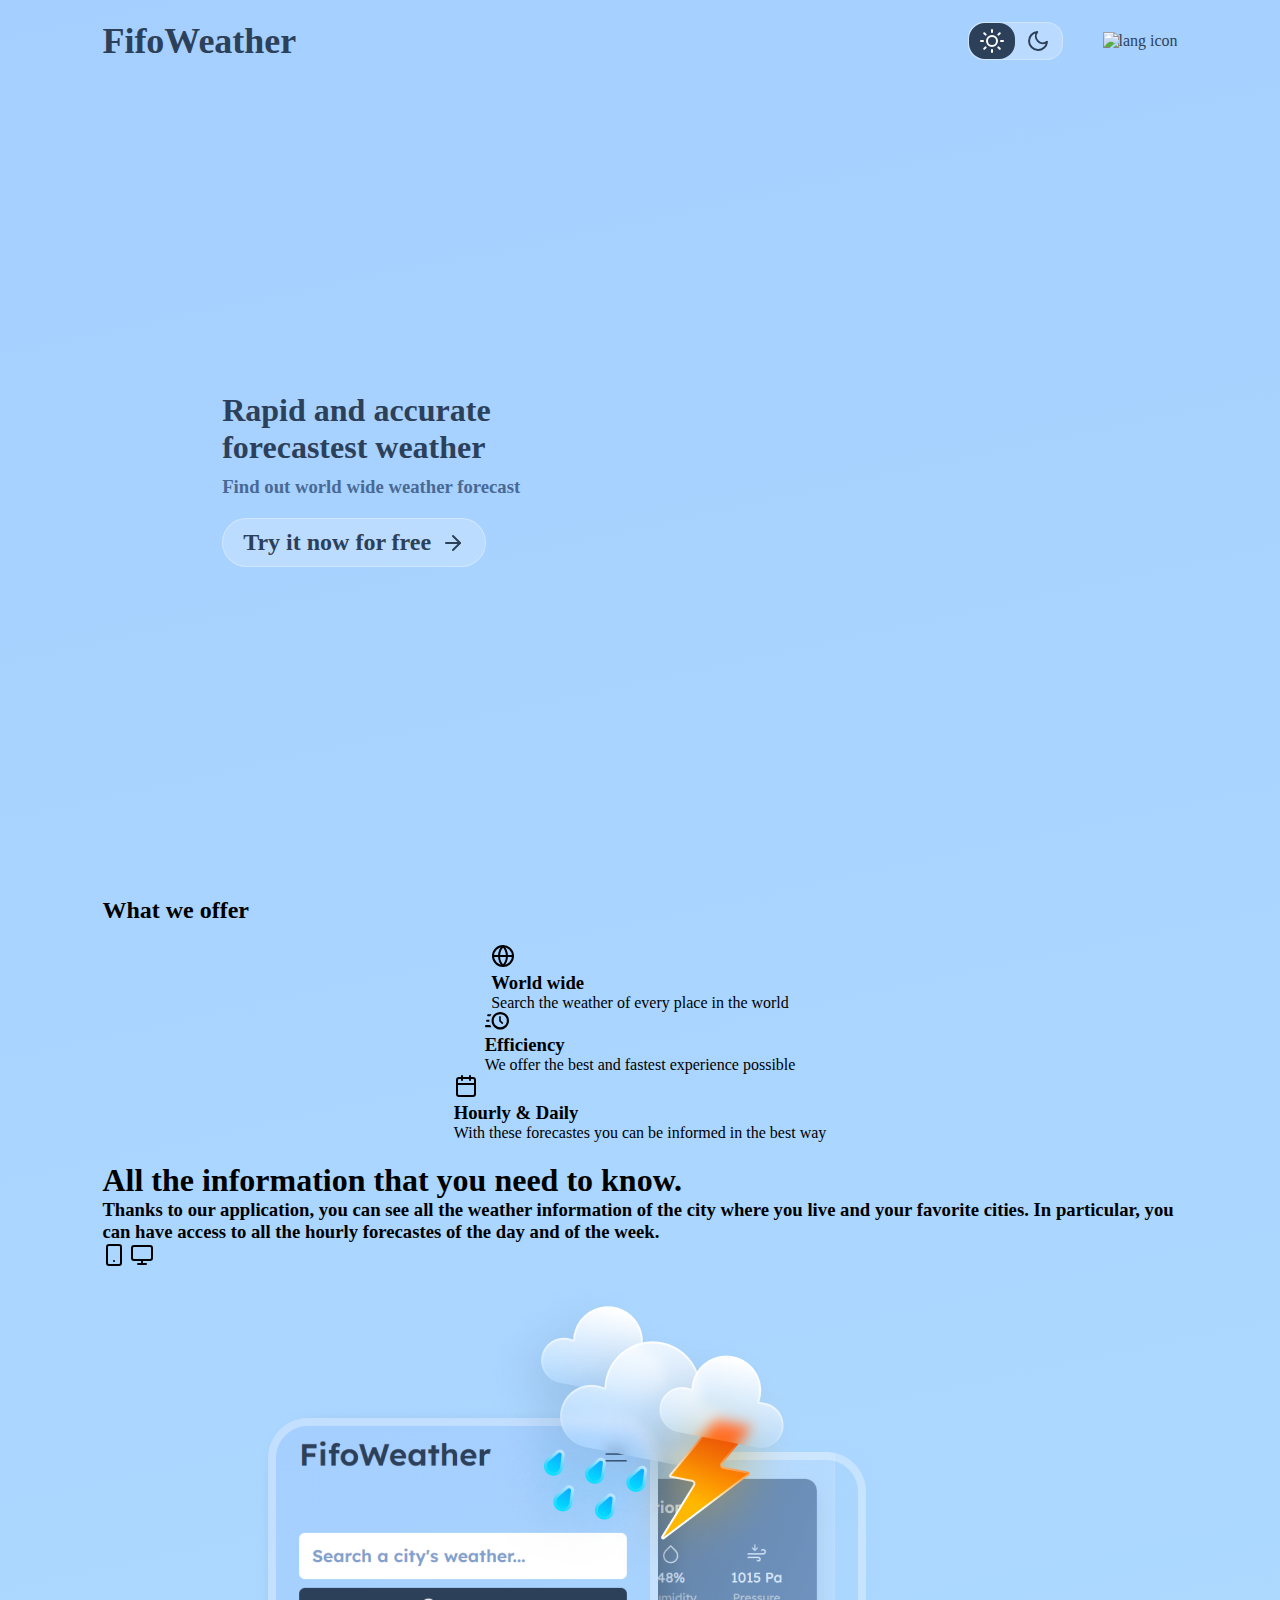
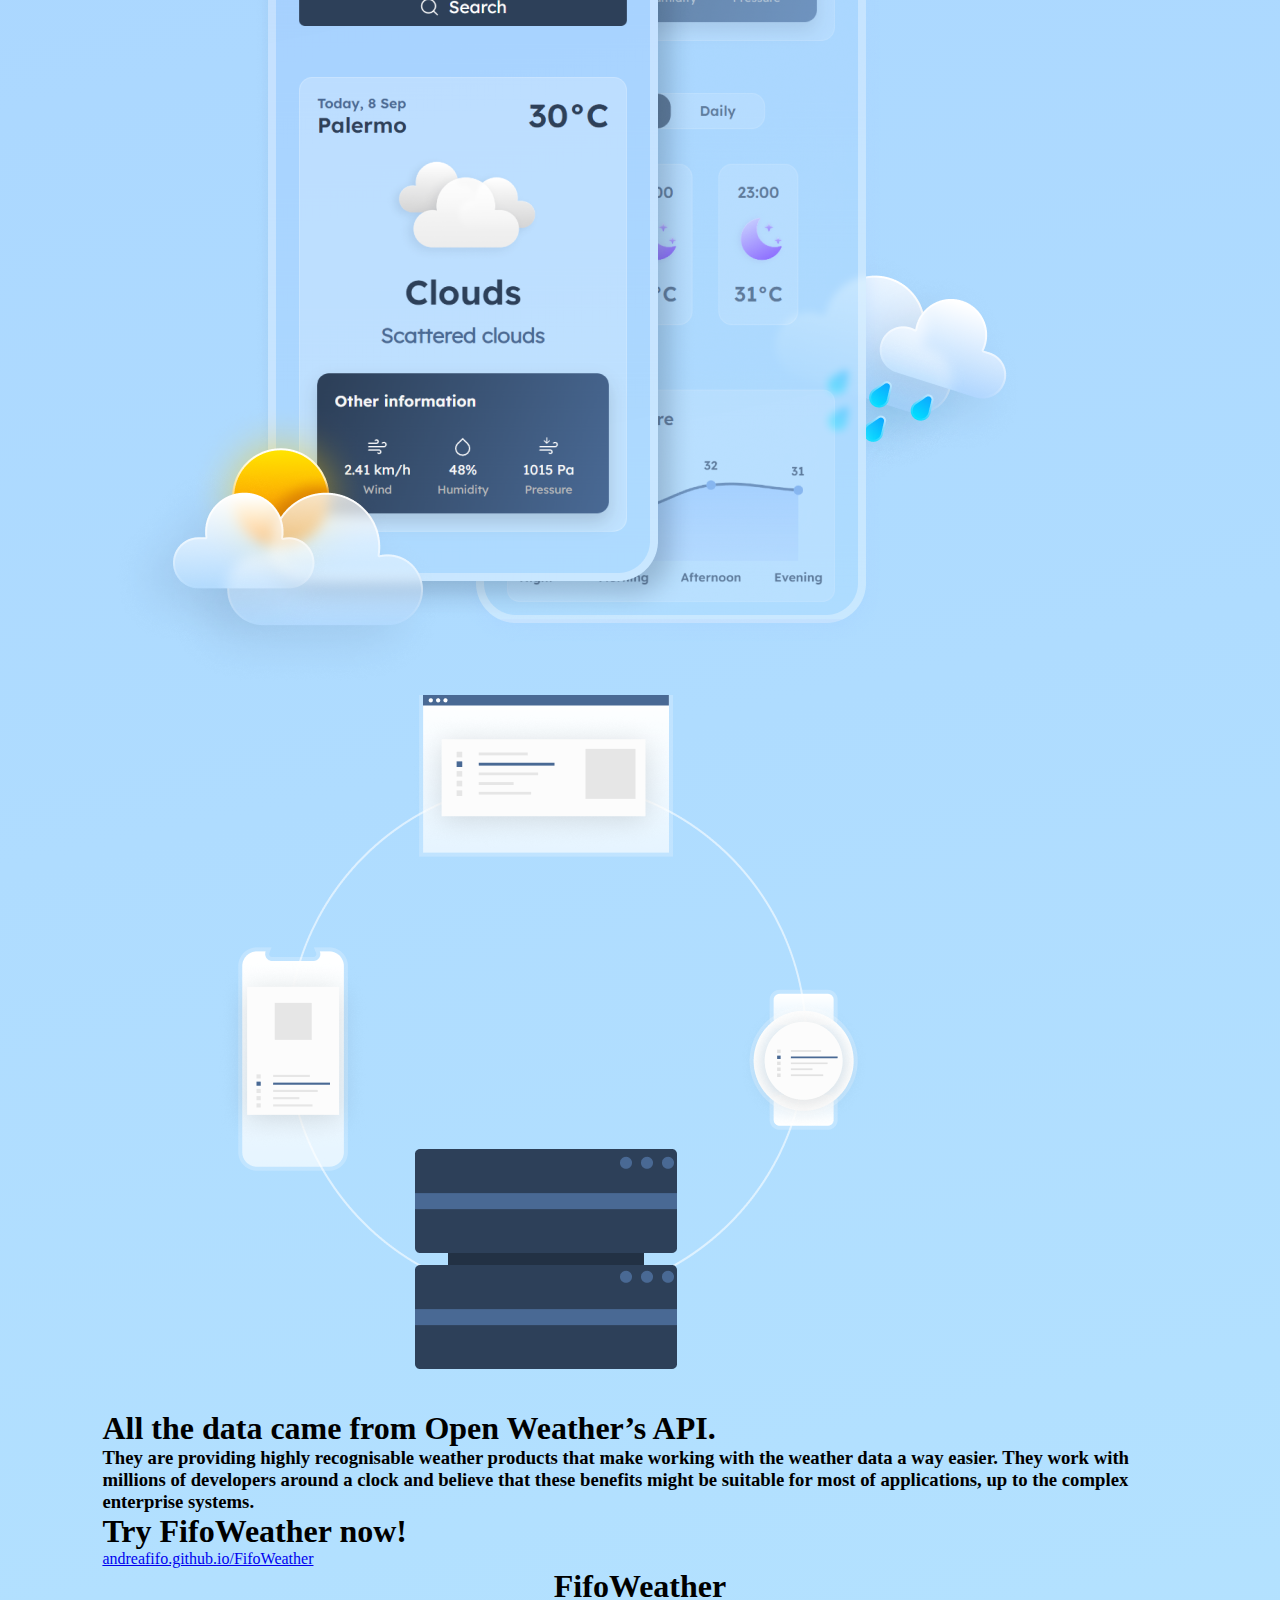
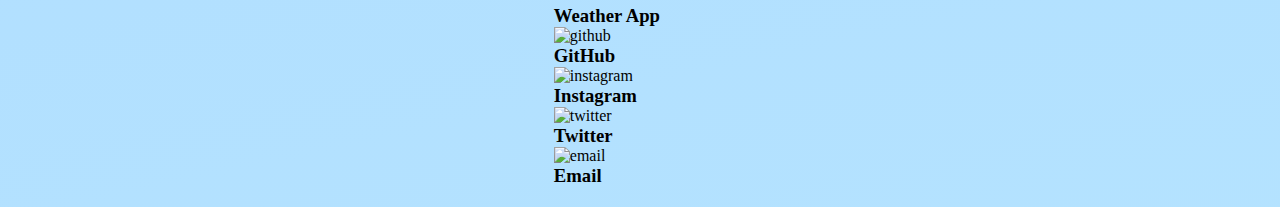
==== landing-page.html @ 2c9101de "fixed theme problem" ====
<!DOCTYPE html>
<html lang="en">
    <head>
        <meta charset="UTF-8">
        <meta http-equiv="X-UA-Compatible" content="IE=edge">
        <meta name="viewport" content="width=device-width, initial-scale=1.0">
        <link rel="stylesheet" href="./css/theme/light.css" id="theme">
        <link rel="stylesheet" href="./css/general-style.css">
        <link rel="stylesheet" href="./css/landing-page.css">
        <link rel="stylesheet" href="https://cdnjs.cloudflare.com/ajax/libs/animate.css/4.1.1/animate.min.css"/>
        <title>FifoWeather Landing Page</title>
    </head>
    <body>
        <div class="wrapper">
            <header>
                <h1>FifoWeather</h1>
                
                <div class="hamburger">
                    <div class="line"></div>
                </div>
    
                <div class="right">
                    <div class="btn-slider">
                        <div class="btn selected light">
                            <img src="./assets/img/icons/light-theme.svg" alt="dark theme" class="theme-icon" id="drk-theme-icon">
                        </div>
                        <div class="btn">
                            <img src="./assets/img/icons/dark-theme.svg" alt="dark theme" class="theme-icon" id="lgt-theme-icon">
                        </div>
                        
                        <div class="selected-btn"></div>
                    </div>
    
                    <div class="lang">
                        <img src="./assets/img/icons/language.png" alt="lang icon" class="lang-icon">
                        <ul>
                            <li class="selected" value="en">
                                <img src="./assets/img/icons/uk.png" alt="english">
                                <p>English</p>
                            </li>
                            <li value="it">
                                <img src="./assets/img/icons/italy.png" alt="italian">
                                <p>Italian</p>
                            </li>
                            <li value="es">
                                <img src="./assets/img/icons/spain.png" alt="spanish">
                                <p>Spanish</p>
                            </li>
                        </ul>
                    </div>
                </div>
            </header>
    
            <main>
                <div class="text">
                    <h1>
                        Rapid and accurate <br>
                        forecastest weather
                    </h1>
                    <h3>Find out world wide weather forecast</h3>
    
                    <a href="./index.html" class="try-it">
                        <h2>Try it now for free</h2>
                        <img src="./assets/img/icons/arrow-right.svg" alt="arrow" class="dark">
                    </a>
                </div>
    
                <div class="weather-example">
                    <!-- <img src="./assets/img/landing-page/light-main.png" alt="weather example"> -->
                    <!-- <div class="data">
                        <h3 class="city">Palermo</h3>
                        <img src="./assets/img/weather/sun-lil-cloudy.png" alt="weather">
    
                        <div class="info">
                            <h2 class="temp">20°</h2>
                            <h2 class="weather">Raining</h2>
                        </div>
                    </div> -->
                </div>
            </main>
    
            <div class="services">
                <h2>What we offer</h2>
                
                <div class="wrapper">
                    <div class="service">
                        <img src="./assets/img/icons/globe.svg" alt="world">
                        <h3>World wide</h3>
                        <p>
                            Search the weather of
                            every place in the world
                        </p>
                    </div>
    
                    <div class="service">
                        <img src="./assets/img/icons/fast.svg" alt="fast">
                        <h3>Efficiency</h3>
                        <p>
                            We offer the
                            best and fastest
                            experience possible
                        </p>
                    </div>
    
                    <div class="service">
                        <img src="./assets/img/icons/calendar.svg" alt="time option">
                        <h3>Hourly & Daily</h3>
                        <p>
                            With these forecastes
                            you can be informed 
                            in the best way
                        </p>
                    </div>
                </div>
            </div>
    
            <div class="about">
                <div class="app">
                    <div class="text">
                        <h1>
                            All the information that
                            you need to know.
                        </h1>
                        <h3>
                            Thanks to our application, you can see all the weather information of the city where you live and your favorite cities.
                            In particular, you can have access to all the hourly forecastes of the day and of the week.
                        </h3>
                    </div>
    
                    <div class="app-images">
                        <div class="slide-btn">
                            <img src="./assets/img/icons/smartphone.svg" alt="phone">
                            <img src="./assets/img/icons/monitor.svg" alt="desktop">
    
                            <div class="selected-option"></div>
                        </div>
    
                        <img src="./assets/img/landing-page/light-phone.png" alt="app">
                    </div>
                </div>
    
                <div class="api">
                    <img src="./assets/img/landing-page/light-api.png" alt="api">
    
                    <div class="text">
                        <h1>
                            All the data came from
                            Open Weather’s API.
                        </h1>
                        <h3>
                            They are providing highly recognisable weather products that make working with the weather data a way easier. 
                            They work with millions of developers around a clock and believe that these benefits might be suitable for most of applications, up to the complex enterprise systems.
                        </h3>
                    </div>
                </div>
            </div>
    
            <div class="end">
                <h1>Try FifoWeather now!</h1>
                <a href="./index.html" target="_blank" rel="noopener noreferrer">andreafifo.github.io/FifoWeather</a>
            </div>
    
            <div class="footer">
                <footer>
                    <div class="logo">
                        <h1>FifoWeather</h1>
                        <h3>Weather App</h3>
                    </div>
    
                    <div class="socials">
                        <div class="social">
                            <img src="./assets/img/icons/social/github.svg" alt="github">
                            <h3>GitHub</h3>
                        </div>
    
                        <div class="social">
                            <img src="./assets/img/icons/social/instagram.svg" alt="instagram">
                            <h3>Instagram</h3>
                        </div>
    
                        <div class="social">
                            <img src="./assets/img/icons/social/twitter.svg" alt="twitter">
                            <h3>Twitter</h3>
                        </div>
    
                        <div class="social">
                            <img src="./assets/img/icons/social/at-sign.svg" alt="email">
                            <h3>Email</h3>
                        </div>
                    </div>
                </footer>
            </div>
        </div>
    </body>
</html>
---- css/theme/light.css ----
:root{
    --primary: #2D4059;
    --secondary: #496994;
    --tertiary: rgba(214, 214, 214, 1);
    --white: #F8F8F8;
    --bg-container: rgba(255, 255, 255, 0.226);
    --border-container: 1px solid rgba(255, 255, 255, 0.31);
    
    --otherinfo-container: linear-gradient(111.59deg, var(--primary) 3.28%, var(--secondary) 98.14%);
    --otherinfo-text: #F8F8F8;

    --btn-time: #2D4059;
    --btn-time-text: #F8F8F8;

    --theme-icon: invert(21%) sepia(18%) saturate(1197%) hue-rotate(174deg) brightness(97%) contrast(90%);
    --unit-not-selected: #658fc5;

    --bg: linear-gradient(167.95deg, #A5CFFF 0%, rgba(179, 226, 255, 0.99) 100%);;
}
---- css/general-style.css ----
@font-face {
    font-family: 'Lexend-SemiBold';
    src: url(../assets/font/Lexend-SemiBold.ttf);
}

@font-face {
    font-family: 'Lexend-Bold';
    src: url(../assets/font/Lexend-Bold.ttf);
}

@font-face {
    font-family: 'Lexend-Regular';
    src: url(../assets/font/Lexend-Regular.ttf);
}

@font-face {
    font-family: 'Lexend-Light';
    src: url(../assets/font/Lexend-Light.ttf);
}

*{
    margin: 0;
    padding: 0;

    box-sizing: border-box;

    -webkit-touch-callout: none;
    -webkit-user-select: none;
    -khtml-user-select: none;
    -moz-user-select: none;
    -ms-user-select: none;
    user-select: none;
    -webkit-tap-highlight-color: rgba(0,0,0,0);
}


html, body{
    overflow-x: hidden;

    font-family: 'Lexend-Regular';
}

body{
    background: var(--bg);
    min-height: 100vh;
    font-family: 'Lexend-Regular';
    padding: 0 8%;
}

.wrapper{
    width: 100%;

    display: flex;
    flex-direction: column;
    align-items: center;

    padding: 20px 0;
}

header, main, .services, .about, .end, footer{
    width: 100%;
    max-width: 1400px;
}

header{
    width: 100%;
    display: flex;
    align-items: center;
    justify-content: space-between;
    color: var(--primary);
    font-family: 'Lexend-SemiBold';
    position: relative;
    z-index: 10;
}

header h1{
    font-size: clamp(1.5rem, -1.5000rem + 17.1429vw, 2.25rem);
}

header .right{
    display: flex;
    align-items: center;
    gap: 40px;
    font-family: 'Lexend-Regular';
}

.btn-slider{
    position: relative;
    font-size: 24px;
    min-width: 95px;
    display: flex;
    align-items: center;
    justify-content: space-between;
    background: var(--bg-container);
    border-radius: 16px;
    border: var(--border-container);
    color: var(--primary);
    padding: 6px 0;
}

.btn-slider .btn{
    width: 50%;
    display: flex;
    align-items: center;
    justify-content: center;
    z-index: 2;

    filter: var(--theme-icon);

    transition: all 0.2s ease-in-out, 
}

.btn-slider .img:not(.selected):hover{
    transform: scale(1.08);
}

.selected-btn{
    background: var(--btn-time);
    border-radius: 16px;
    position: absolute;
    left: 0;
    padding: 10px 30px;
    z-index: 1;
    width: 50%;
    height: 40px;
    transition: left 0.3s ease-in-out;
}

header .right .btn-slider .selected-btn{
    height: 100%;
    padding: 0;
}

header .right .btn-slider:hover{
    cursor: pointer;
}

header .right .lang{
    position: relative;
    z-index: 10;
}

header .right .lang-icon{
    width: 35px;
    object-fit: contain;
    filter: var(--nav-lang-icon);
}

header .right .lang-icon:hover{
    cursor: pointer;
}

header .right .lang:hover ul,
header .right ul:hover, ul:focus-within{
    height: 140px;
    border: var(--border-container);
}

header .right ul{
    height: 0;
    overflow: hidden;
    list-style: none;
    position: absolute;
    top: 50px;
    left: 50%;
    padding: 0 20px;
    transform: translate(-50%);
    background: var(--nav);
    border-radius: 14px;
    display: flex;
    flex-direction: column;
    gap: 5px;
    transition: height 0.5s ease-in-out;
}

header .right ul li{
    width: max-content;
    display: flex;
    align-items: center;
    gap: 15px;
    color: var(--secondary);
}

header .right ul li:nth-child(1){
    padding-top: 10px;
}

header .right ul li:hover{
    cursor: pointer;
    transform: scale(1.05);
}

header .right ul li.selected{
    color: var(--primary);
}

header .right ul li img{
    width: 35px;
    object-fit: contain;
}

.not-selected{
    color: var(--unit-not-selected);
}

.hamburger{
    position: relative;
    width: 25px;
    height: 25px;
    border: none;
    background: transparent;
    display: none;
    align-items: center;
    justify-content: center;
    z-index: 2;
}

/* Hamburger menu animation */
.line{
    width: 25px;
    height: 2px;
    background: var(--primary);
    border-radius: 5px;
    transition: all 0.5s ease-in-out;
}

.line::after, .line::before{
    content: "";
    position: absolute;
    right: 0;
    width: 25px;
    height: 2px;
    background: var(--primary);
    border-radius: 5px;
    transition: all 0.5s ease-in-out;
}

.line::before{
    transform: translateY(-8px);
}

.line::after{
    transform: translateY(8px);
}

.hamburger.open .line{
    transform: translateX(10px);
    background: transparent;
}

.hamburger.open .line::before {
    transform: rotate(-45deg) translate(-10px, -10px);
}

.hamburger.open .line::after {
    transform: rotate(45deg) translate(-10px, 10px);
}

@media screen and (max-width: 800px) {
    .show-right{
        transform: translateX(-50%) !important;
    }

    header .right{
        position: absolute;
        flex-direction: column;
        width: 100%;
        max-width: 554px;
        top: 80px;
        left: 50%;
        padding: 30px;
        transform: translateX(80%);
        background: var(--nav);
        gap: 30px;
        border-radius: 14px;
        z-index: 9;
        transition: transform 0.5s ease-in-out;
        box-shadow: 0px 10px 32px #1e20222d;
    }

    header .right .theme{
        background: var(--nav-lang-bg);
    }

    header .right .lang{
        display: flex;
        flex-direction: column;
        align-items: center;
        gap: 10px;
    }

    header .right ul{
        top: initial;
    }

    header .right ul{
        position: relative;
        background: var(--nav-lang-bg);
    }
    
    .hamburger{
        display: flex;
    }
}

.light{
    filter: invert(100%) sepia(100%) saturate(0%) hue-rotate(52deg) brightness(102%) contrast(102%) !important;
}

.dark{
    filter: invert(21%) sepia(18%) saturate(1197%) hue-rotate(174deg) brightness(97%) contrast(90%) !important;
}
---- css/landing-page.css ----
main{
    min-height: calc(100vh - 65px);

    display: flex;
    align-items: center;
    justify-content: center;
}

main .text{
    display: flex;
    flex-direction: column;
    gap: 10px;
}

main .text h1{
    color: var(--primary);
    font-family: 'Lexend-SemiBold';
}

main .text h3{
    color: var(--secondary);
}

main .text .try-it{
    width: max-content;
    
    display: flex;
    align-items: center;
    gap: 10px;

    background: var(--bg-container);
    border: var(--border-container);
    color: var(--primary);

    padding: 10px 20px;
    margin-top: 10px;
    border-radius: 50px;

    text-decoration: none;
}

main .weather-example{
    width: 50%;
    height: 100%;

    position: relative;

    background: url(../assets/img/landing-page/light-main.png);
    background-size: 90%;
    background-position: center;
    background-repeat: no-repeat;
}
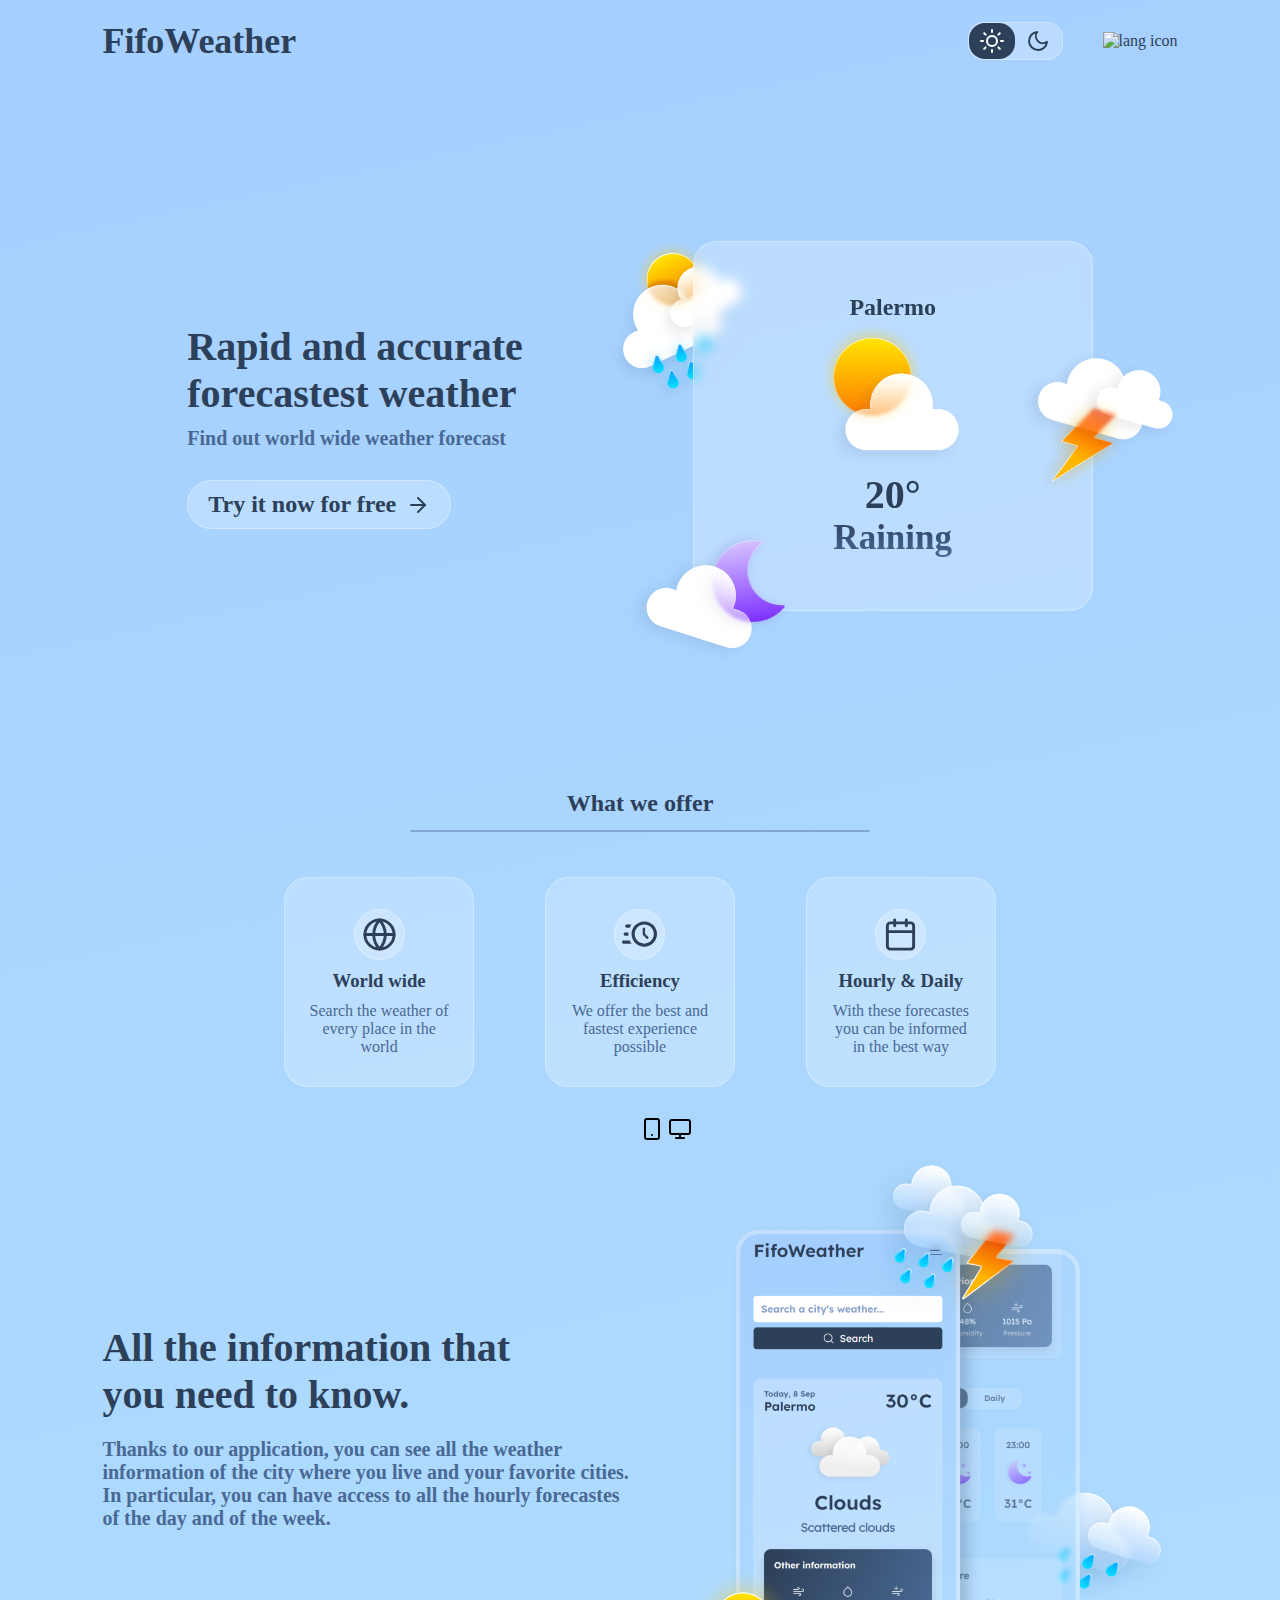
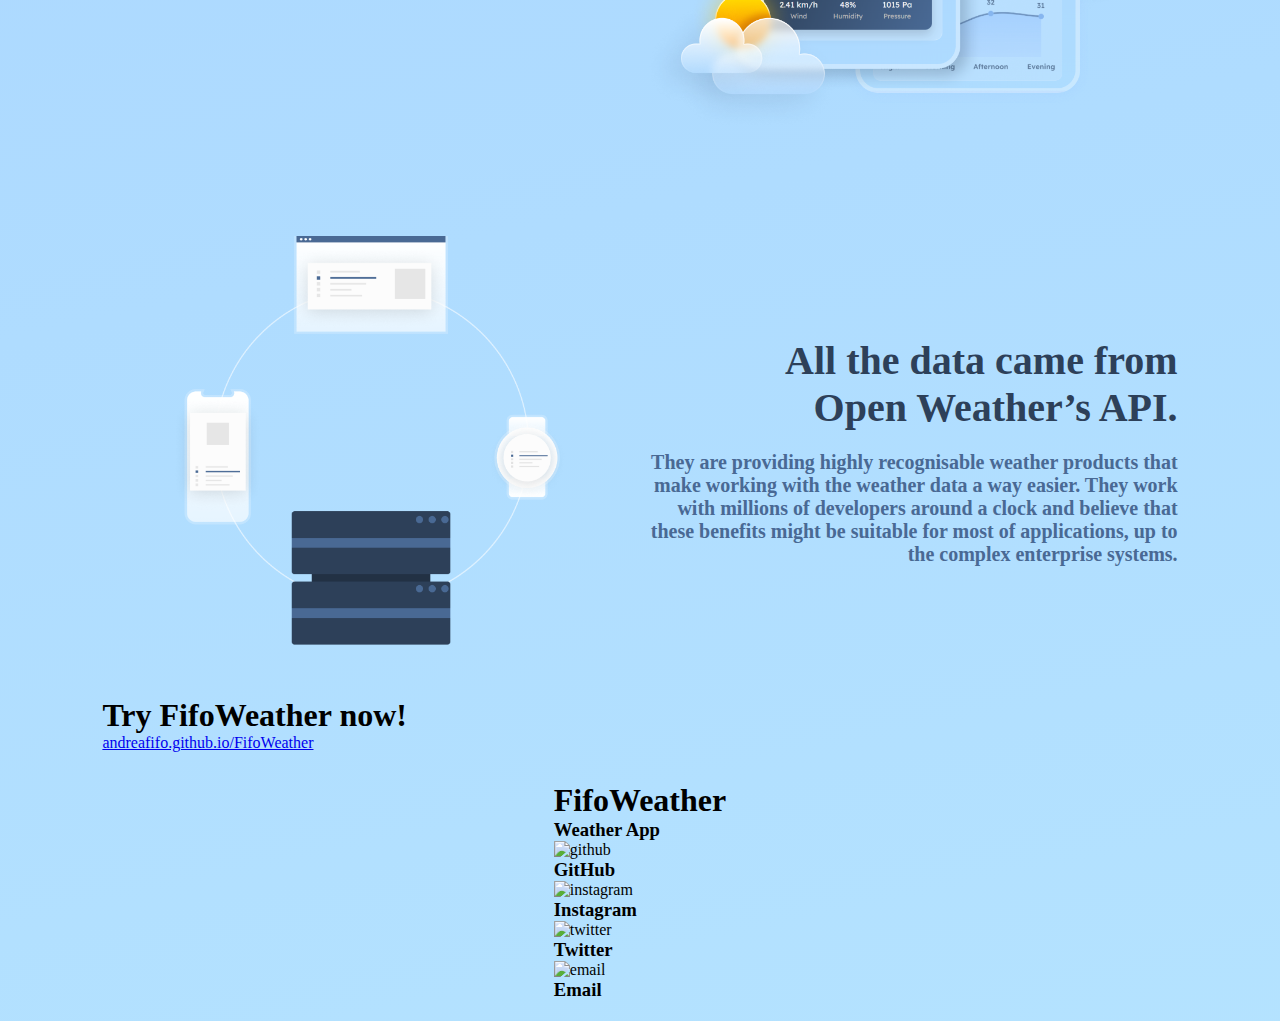
==== commit eea5ef59: "gg" ====
--- a/landing-page.html
+++ b/landing-page.html
@@ -66,16 +66,21 @@
                 </div>
     
                 <div class="weather-example">
-                    <!-- <img src="./assets/img/landing-page/light-main.png" alt="weather example"> -->
-                    <!-- <div class="data">
-                        <h3 class="city">Palermo</h3>
+                    <img src="./assets/img/weather/sun-rain.png" alt="bg-w">
+                    <img src="./assets/img/weather/thunder.png" alt="bg-w">
+                    <img src="./assets/img/weather/night-lil-cloudy.png" alt="bg-w">
+
+                    <div class="data">
+                        <h2 class="city">Palermo</h2>
                         <img src="./assets/img/weather/sun-lil-cloudy.png" alt="weather">
-    
+
                         <div class="info">
                             <h2 class="temp">20°</h2>
                             <h2 class="weather">Raining</h2>
                         </div>
-                    </div> -->
+                    </div>
+
+                    <div class="bg"></div>
                 </div>
             </main>
     
@@ -84,7 +89,9 @@
                 
                 <div class="wrapper">
                     <div class="service">
-                        <img src="./assets/img/icons/globe.svg" alt="world">
+                        <div class="img">
+                            <img src="./assets/img/icons/globe.svg" alt="world" class="dark">
+                        </div>
                         <h3>World wide</h3>
                         <p>
                             Search the weather of
@@ -93,7 +100,9 @@
                     </div>
     
                     <div class="service">
-                        <img src="./assets/img/icons/fast.svg" alt="fast">
+                        <div class="img">
+                            <img src="./assets/img/icons/fast.svg" alt="fast" class="dark">
+                        </div>
                         <h3>Efficiency</h3>
                         <p>
                             We offer the
@@ -103,7 +112,9 @@
                     </div>
     
                     <div class="service">
-                        <img src="./assets/img/icons/calendar.svg" alt="time option">
+                        <div class="img">
+                            <img src="./assets/img/icons/calendar.svg" alt="time option" class="dark">
+                        </div>
                         <h3>Hourly & Daily</h3>
                         <p>
                             With these forecastes
@@ -119,7 +130,7 @@
                     <div class="text">
                         <h1>
                             All the information that
-                            you need to know.
+                            <span>you need to know.</span>
                         </h1>
                         <h3>
                             Thanks to our application, you can see all the weather information of the city where you live and your favorite cities.
@@ -145,7 +156,7 @@
                     <div class="text">
                         <h1>
                             All the data came from
-                            Open Weather’s API.
+                            <span>Open Weather’s API.</span>
                         </h1>
                         <h3>
                             They are providing highly recognisable weather products that make working with the weather data a way easier. 
--- a/css/general-style.css
+++ b/css/general-style.css
@@ -47,12 +47,13 @@
     padding: 0 8%;
 }
 
-.wrapper{
+body > .wrapper{
     width: 100%;
 
     display: flex;
     flex-direction: column;
     align-items: center;
+    gap: 30px;
 
     padding: 20px 0;
 }
--- a/css/landing-page.css
+++ b/css/landing-page.css
@@ -1,9 +1,11 @@
 main{
-    min-height: calc(100vh - 65px);
-
-    display: flex;
-    align-items: center;
-    justify-content: center;
+    height: calc(100vh - 65px);
+    min-height: 668px;
+    max-height: 668px;
+
+    display: flex;
+    align-items: center;
+    justify-content: space-around;
 }
 
 main .text{
@@ -12,13 +14,16 @@
     gap: 10px;
 }
 
-main .text h1{
+.text h1{
     color: var(--primary);
     font-family: 'Lexend-SemiBold';
-}
-
-main .text h3{
+    font-size: clamp(1.875rem, -0.6250rem + 4.1667vw, 2.5rem);
+}
+
+.text h3{
     color: var(--secondary);
+    font-size: clamp(1rem, 0.0000rem + 1.6667vw, 1.25rem);
+    font-family: 'Lexend-Light';
 }
 
 main .text .try-it{
@@ -33,20 +38,471 @@
     color: var(--primary);
 
     padding: 10px 20px;
-    margin-top: 10px;
+    margin-top: 20px;
     border-radius: 50px;
 
     text-decoration: none;
+}
+
+main .text .try-it h2{
+    font-size: clamp(1rem, -1.0000rem + 3.3333vw, 1.5rem);
+}
+
+@media screen and (max-width: 600px) {
+    .text h1{
+        font-size: clamp(1.5rem, 0.6250rem + 5.0000vw, 2.5rem);
+    }
+    
+    .text h3{
+        font-size: clamp(1rem, 0.5625rem + 2.5000vw, 1.5rem);
+    }
+
+    main .text .try-it h2{
+        font-size: clamp(1rem, 0.5625rem + 2.5000vw, 1.5rem);
+    }
+    
 }
 
 main .weather-example{
     width: 50%;
+    max-width: 400px;
     height: 100%;
+    max-height: 370px;
+
+    display: flex;
+    align-items: center;
+    justify-content: center;
 
     position: relative;
-
-    background: url(../assets/img/landing-page/light-main.png);
-    background-size: 90%;
-    background-position: center;
-    background-repeat: no-repeat;
+}
+
+main .weather-example .bg{
+    width: 100%;
+    height: 100%;
+
+    position: absolute;
+    top: 50%;
+    left: 50%;
+    transform: translate(-50%, -50%);
+
+    background: var(--bg-container);
+    border: var(--border-container);
+    border-radius: 24px;
+
+    box-shadow: var(--box-shadow);
+    backdrop-filter: blur(6px);
+
+    z-index: 5;
+}
+
+main .weather-example img[alt="bg-w"]{
+    width: 165px;
+    position: absolute;
+}
+
+main .weather-example > img:nth-child(1){
+    transform: rotate(-25.5deg);
+    top: 0;
+    left: -100px;
+
+    z-index: 1;
+}
+
+main .weather-example > img:nth-child(2){
+    top: 50%;
+    right: -60px;
+    transform: rotate(15.86deg)
+               translateY(-50%);
+
+    z-index: 6;
+}
+
+main .weather-example > img:nth-child(3){
+    bottom: -50px;
+    left: -60px;
+    transform: rotate(17.73deg);
+
+    z-index: 6;
+}
+
+main .weather-example .data{
+    display: flex;
+    flex-direction: column;
+    align-items: center;
+    justify-content: center;
+
+    position: relative;
+
+    z-index: 10;
+
+    color: var(--primary);
+    text-align: center;
+    font-family: 'Lexend-SemiBold';
+}
+
+main .weather-example .data h2.weather{
+    background: linear-gradient(180deg, var(--primary) 0%, var(--secondary) 100%);
+    -webkit-background-clip: text;
+    -webkit-text-fill-color: transparent;
+    background-clip: text;
+    text-fill-color: transparent;
+
+    font-size: clamp(1.563rem, 1.0161rem + 3.1250vw, 2.188rem);
+}
+
+main .weather-example .data img{
+    width: 150px;
+}
+
+main .weather-example .data .city{
+    font-size: clamp(1.25rem, 1.0313rem + 1.2500vw, 1.5rem);
+}
+
+main .weather-example .data .info .temp{
+    font-size: clamp(1.875rem, 1.3281rem + 3.1250vw, 2.5rem);
+}
+
+main .weather-example .data .info .weather{
+    background: linear-gradient(180deg, var(--primary) 0%, var(--secondary) 100%);
+    -webkit-background-clip: text;
+    -webkit-text-fill-color: transparent;
+    background-clip: text;
+    text-fill-color: transparent;
+}
+
+@media screen and (max-width: 1200px) {
+    main .weather-example{
+        max-width: 300px;
+        max-height: 300px;
+    }
+    
+    main .weather-example img[alt="bg-w"]{
+        width: 140px;
+    }
+    
+    main .weather-example > img:nth-child(1){
+        left: -85px;
+    }
+    
+    main .weather-example > img:nth-child(2){
+        right: -50px;
+    }
+    
+    main .weather-example > img:nth-child(3){
+        bottom: -50px;
+        left: -60px;
+    }
+    
+    main .weather-example .data{
+        display: flex;
+        flex-direction: column;
+        align-items: center;
+        justify-content: center;
+    
+        position: relative;
+    
+        z-index: 10;
+    
+        color: var(--primary);
+        text-align: center;
+        font-family: 'Lexend-SemiBold';
+    }
+    
+    main .weather-example .data img{
+        width: 120px;
+    }
+}
+
+@media screen and (max-width: 960px) {
+    .services, .about, .end{
+        margin-top: 50px;
+    }
+
+    main{
+        max-height: calc(100vh - 65px);
+
+        flex-direction: column;
+
+        margin-top: 20px;
+    }
+
+    main .text{
+        align-items: center;
+        text-align: center;
+    }
+
+    main .weather-example{
+        width: 100%;
+    }
+
+    main .weather-example .data{
+        gap: 10px;
+    }
+
+    main .weather-example .data img{
+        width: 100px;
+    }
+}
+
+
+@media screen and (min-width: 600px) and (max-width: 960px) {
+    .text h1{
+        font-size: 40px;
+    }
+    
+    .text h3{
+        font-size: 20px;
+    }
+
+    main .text .try-it h2{
+        font-size: 24px;
+    }
+
+    main .weather-example{
+        width: 100%;
+    }
+}
+
+@media screen and (max-width: 500px){
+    main .weather-example img[alt="bg-w"]{
+        width: 120px;
+    }
+    
+    main .weather-example > img:nth-child(1){
+        left: -70px;
+    }
+    
+    main .weather-example > img:nth-child(2){
+        right: -40px;
+    }
+    
+    main .weather-example > img:nth-child(3){
+        bottom: -40px;
+        left: -50px;
+    }
+}
+
+@media screen and (max-width: 400px){
+    main .weather-example{
+        max-width: 250px;
+        max-height: 250px;
+    }
+
+    main .weather-example img[alt="bg-w"]{
+        width: 100px;
+    }
+    
+    main .weather-example > img:nth-child(1){
+        left: -60px;
+    }
+    
+    main .weather-example > img:nth-child(2){
+        right: -30px;
+    }
+    
+    main .weather-example > img:nth-child(3){
+        bottom: -30px;
+        left: -45px;
+    }
+}
+
+@media screen and (max-width: 340px){
+    main .weather-example img[alt="bg-w"]{
+        width: 80px;
+    }
+    
+    main .weather-example > img:nth-child(1){
+        left: -40px;
+    }
+    
+    main .weather-example > img:nth-child(2){
+        right: -20px;
+    }
+    
+    main .weather-example > img:nth-child(3){
+        bottom: -20px;
+        left: -25px;
+    }
+}
+
+
+
+.services{
+    width: 100%;
+
+    display: flex;
+    flex-direction: column;
+    align-items: center;
+    gap: 60px;
+}
+
+.services h2{
+    color: var(--primary);
+
+    position: relative;
+}
+
+.services h2::after{
+    content: "";
+
+    width: 50vw;
+    min-width: 205px;
+    max-width: 460px;
+    height: 2px;
+
+    position: absolute;
+    bottom: -15px;
+    left: 50%;
+    transform: translateX(-50%);
+
+    background: var(--primary);
+    opacity: 0.3;
+
+    border-radius: 44px;
+}
+
+.services .wrapper{
+    width: 70%;
+
+    display: flex;
+    flex-wrap: wrap;
+    align-items: center;
+    justify-content: space-around;
+    gap: 30px;
+}
+
+.services .wrapper .service{
+    width: 190px;
+    height: auto;
+    min-height: 210px;
+
+    display: flex;
+    flex-direction: column;
+    align-items: center;
+    justify-content: center;
+    gap: 10px;
+
+    padding: 10px 20px;
+
+    font-family: 'Lexend-SemiBold';
+    text-align: center;
+
+    background: var(--bg-container);
+    border: var(--border-container);
+    border-radius: 24px;
+}
+
+.services .wrapper .service .img{
+    display: flex;
+    align-items: center;
+    justify-content: center;
+
+    padding: 7px;
+
+    background: var(--bg-container);
+    border: var(--border-container);
+    border-radius: 100%;
+}
+
+.services .wrapper .service .img img{
+    width: 35px;
+    height: 35px;
+}
+
+.services .wrapper .service h3{
+    color: var(--primary);
+}
+
+.services .wrapper .service p{
+    color: var(--secondary);
+}
+
+
+.about{
+    width: 100%;
+
+    display: flex;
+    flex-direction: column;
+    align-items: center;
+    gap: 100px;
+}
+
+.about .app, .about .api{
+    display: flex;
+    align-items: center;
+}
+
+.about .text{
+    display: flex;
+    flex-direction: column;
+    gap: 20px;
+
+    width: 50%;
+}
+
+.about .api .text{
+    text-align: right;
+}
+
+.about .text h1 span{
+    display: block;
+}
+
+
+@media screen and (max-width: 475px){
+    .about .text h1 span{
+        display: inline;
+    }
+}
+
+.about .app .app-images, .about .api img{
+    width: 50%;
+}
+
+.about .app-images img[alt="app"]{
+    width: 100%;
+    
+}
+
+@media screen and (max-width: 960px){
+    .about .app{
+        flex-direction: column;
+        gap: 50px;
+    }
+
+    .about .api{
+        flex-direction: column-reverse;
+        gap: 50px;
+    }
+
+    .about .text{
+        width: 100%;
+
+        text-align: center;
+    }
+
+    .about .api .text{
+        text-align: center;
+    }
+
+    .about .app-images{
+        width: 100% !important;
+
+        display: flex;
+        align-items: center;
+        justify-content: center;
+    }
+
+    .about .api img{
+        width: 100%;
+
+        max-width: 500px;
+        min-width: 250px;
+    }
+    
+
+    .about .app-images img[alt="app"]{
+        max-width: 400px;
+        min-width: 250px;
+    }
 }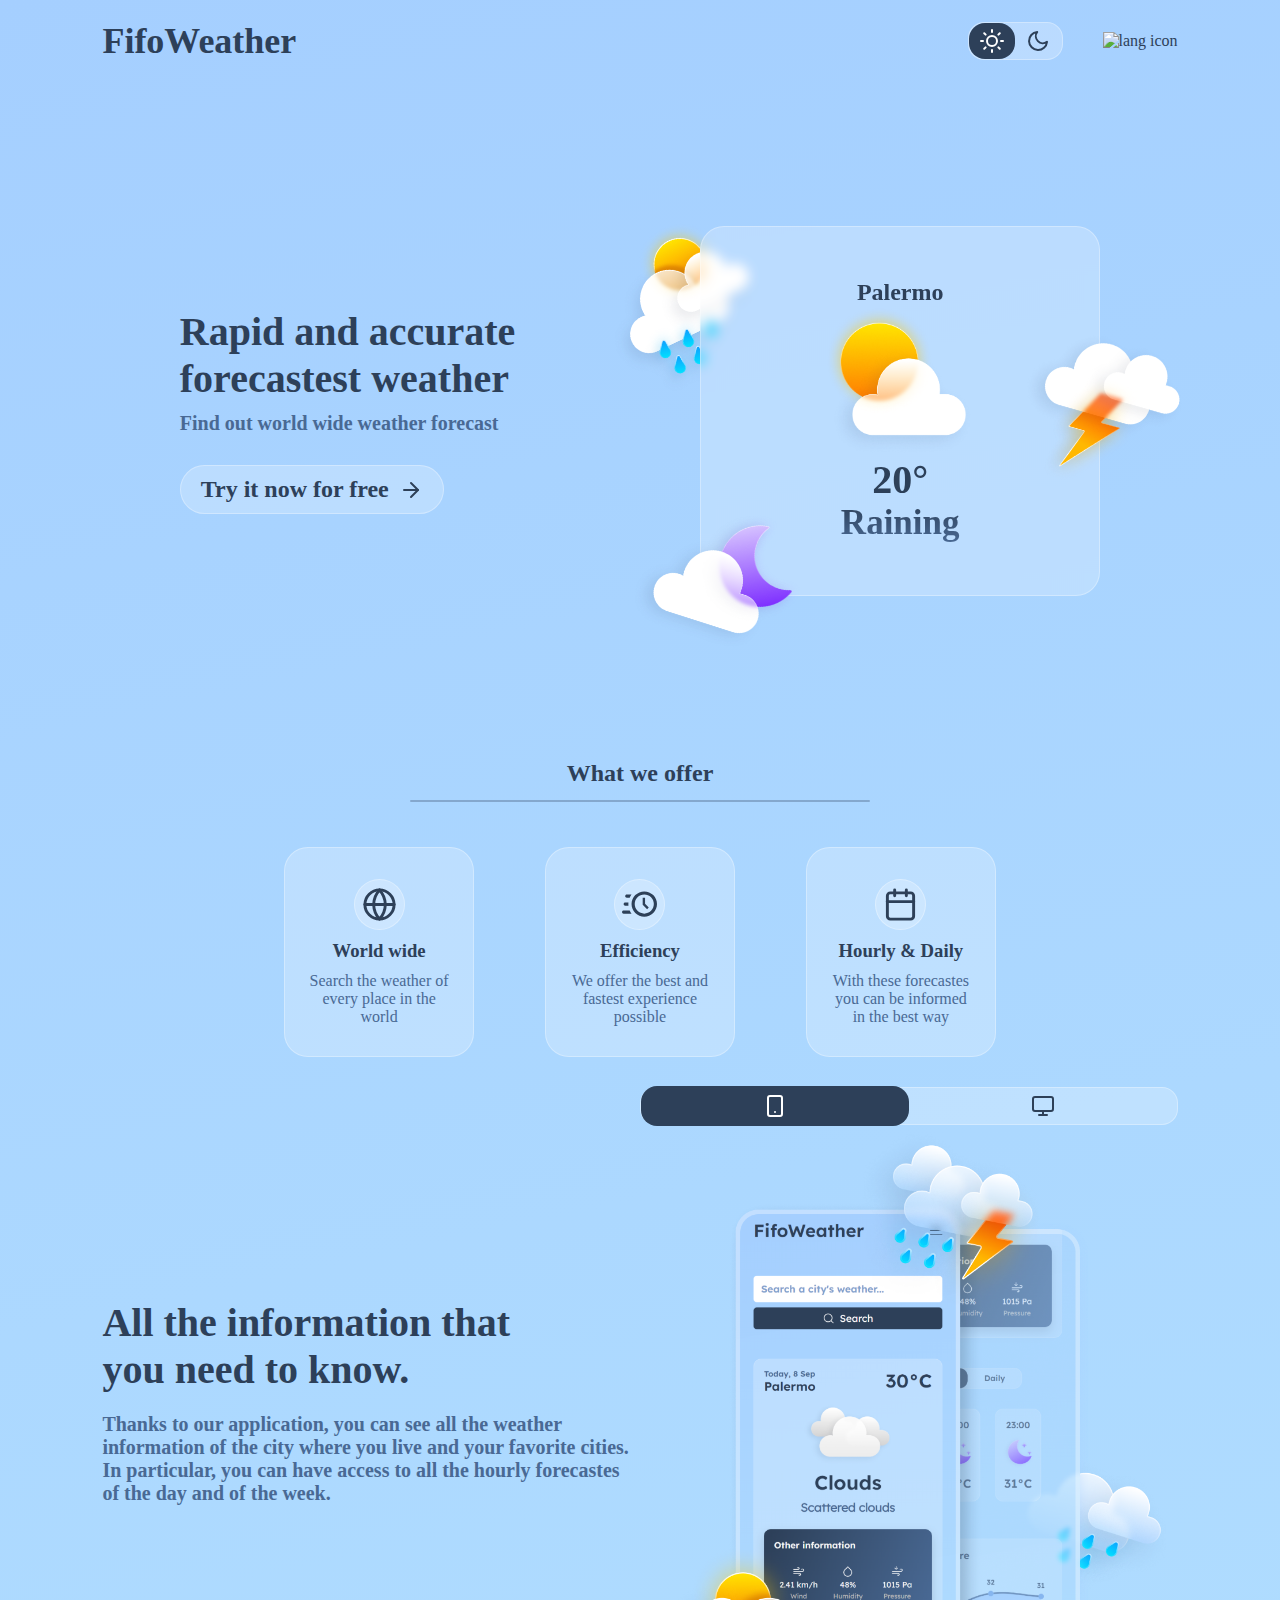
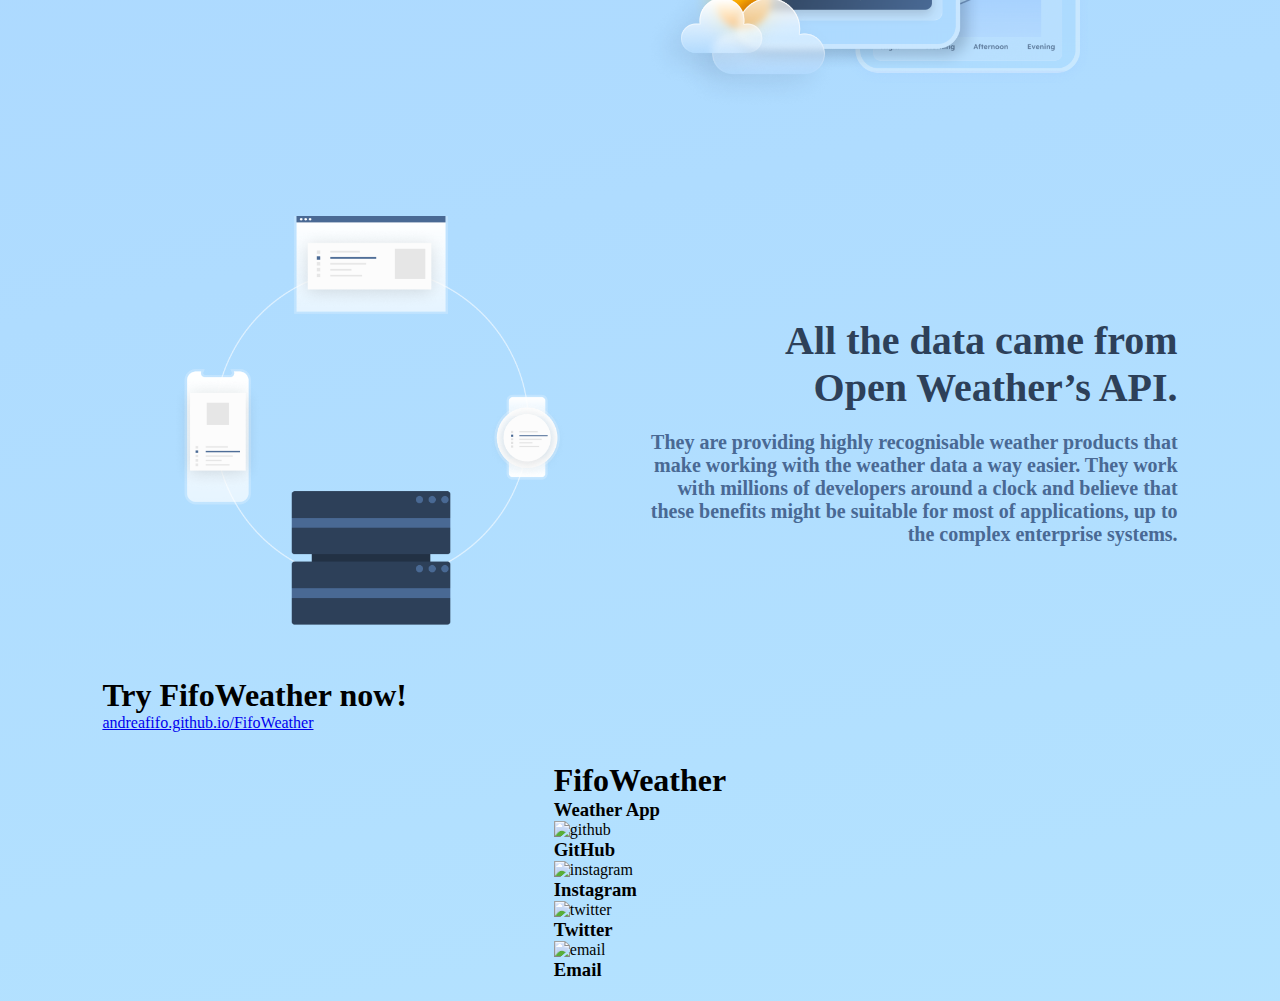
==== commit e1b9d04b: "phone" ====
--- a/landing-page.html
+++ b/landing-page.html
@@ -139,11 +139,16 @@
                     </div>
     
                     <div class="app-images">
-                        <div class="slide-btn">
-                            <img src="./assets/img/icons/smartphone.svg" alt="phone">
-                            <img src="./assets/img/icons/monitor.svg" alt="desktop">
-    
-                            <div class="selected-option"></div>
+                        <div class="btn-slider">
+                            <div class="btn selected light">
+                                <img src="./assets/img/icons/smartphone.svg" alt="phone">
+                            </div>
+                            <div class="btn">
+                                <img src="./assets/img/icons/monitor.svg" alt="desktop">
+                            </div>
+                            
+    
+                            <div class="selected-btn"></div>
                         </div>
     
                         <img src="./assets/img/landing-page/light-phone.png" alt="app">
--- a/css/general-style.css
+++ b/css/general-style.css
@@ -120,7 +120,6 @@
     border-radius: 16px;
     position: absolute;
     left: 0;
-    padding: 10px 30px;
     z-index: 1;
     width: 50%;
     height: 40px;
--- a/css/landing-page.css
+++ b/css/landing-page.css
@@ -1,11 +1,12 @@
 main{
-    height: calc(100vh - 65px);
-    min-height: 668px;
-    max-height: 668px;
+    height: calc(100vh - 95px);
+    min-height: 638px;
+    max-height: 638px;
 
     display: flex;
     align-items: center;
     justify-content: space-around;
+    gap: 30px;
 }
 
 main .text{
@@ -219,7 +220,8 @@
     }
 
     main{
-        max-height: calc(100vh - 65px);
+        min-height: calc(100vh - 135px);
+        max-height: calc(100vh - 135px);
 
         flex-direction: column;
 
@@ -283,6 +285,10 @@
 }
 
 @media screen and (max-width: 400px){
+    main{
+        gap: 0;
+    }
+
     main .weather-example{
         max-width: 250px;
         max-height: 250px;
@@ -455,12 +461,20 @@
     }
 }
 
+.about .app .app-images{
+    position: relative;
+}
+
 .about .app .app-images, .about .api img{
     width: 50%;
 }
 
 .about .app-images img[alt="app"]{
     width: 100%;
+}
+
+.about .app .app-images .btn-slider{
+   
     
 }
 
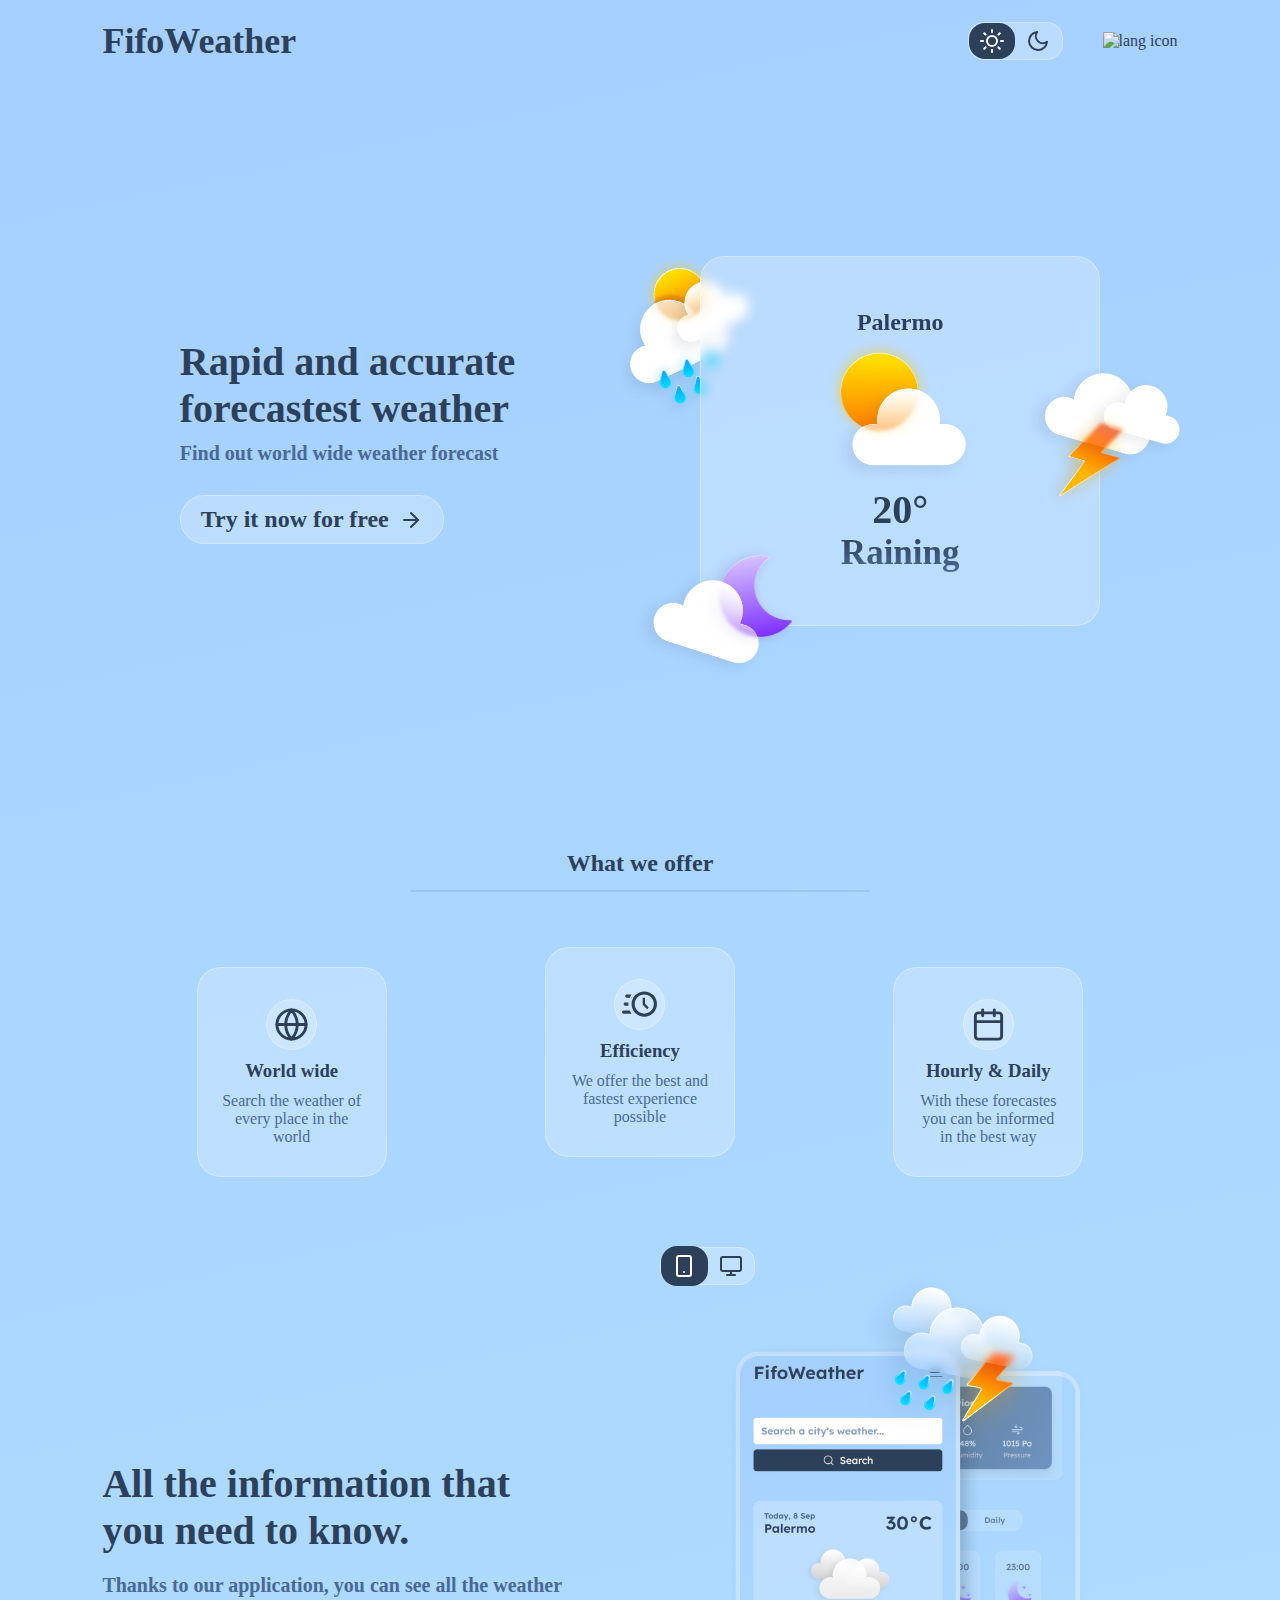
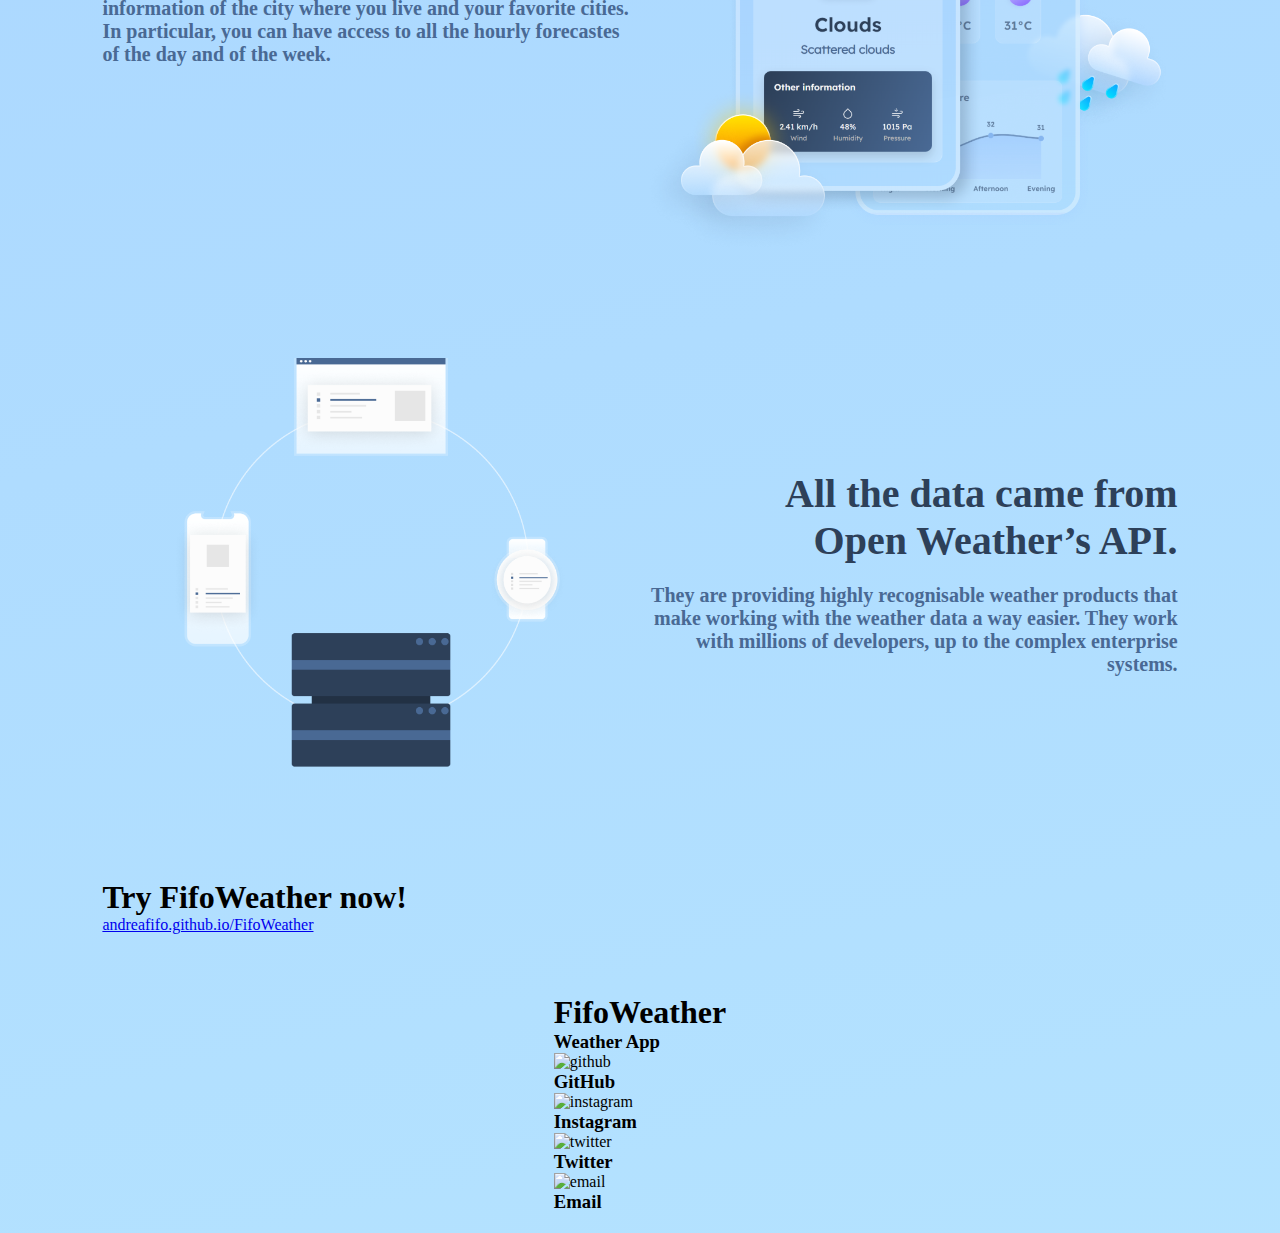
==== commit 48808500: "fifo" ====
--- a/landing-page.html
+++ b/landing-page.html
@@ -165,7 +165,7 @@
                         </h1>
                         <h3>
                             They are providing highly recognisable weather products that make working with the weather data a way easier. 
-                            They work with millions of developers around a clock and believe that these benefits might be suitable for most of applications, up to the complex enterprise systems.
+                            They work with millions of developers, up to the complex enterprise systems.
                         </h3>
                     </div>
                 </div>
--- a/css/landing-page.css
+++ b/css/landing-page.css
@@ -1,6 +1,9 @@
+main, .services, .about, .end{
+    margin: 30px 0;
+}
+
 main{
-    height: calc(100vh - 95px);
-    min-height: 638px;
+    height: calc(100vh - 195px);
     max-height: 638px;
 
     display: flex;
@@ -216,16 +219,16 @@
 
 @media screen and (max-width: 960px) {
     .services, .about, .end{
-        margin-top: 50px;
+        margin: 50px 0;
     }
 
     main{
-        min-height: calc(100vh - 135px);
-        max-height: calc(100vh - 135px);
+        height: calc(70vh - 135px);
+        min-height: 528px;
 
         flex-direction: column;
 
-        margin-top: 20px;
+        margin: 20px 0 30px;
     }
 
     main .text{
@@ -330,8 +333,6 @@
         left: -25px;
     }
 }
-
-
 
 .services{
     width: 100%;
@@ -362,13 +363,14 @@
     transform: translateX(-50%);
 
     background: var(--primary);
-    opacity: 0.3;
+    opacity: 0.1;
 
     border-radius: 44px;
 }
 
 .services .wrapper{
-    width: 70%;
+    width: 100%;
+    max-width: 1015px;
 
     display: flex;
     flex-wrap: wrap;
@@ -398,6 +400,17 @@
     border-radius: 24px;
 }
 
+@media screen and (min-width: 750px) {
+    .services{
+        gap: 90px;
+    }
+
+    .services .wrapper .service:nth-child(2){
+        position: relative;
+        top: -20px;
+    }
+}
+
 .services .wrapper .service .img{
     display: flex;
     align-items: center;
@@ -474,8 +487,9 @@
 }
 
 .about .app .app-images .btn-slider{
-   
-    
+    position: absolute;
+    top: -20px;
+    left: 20px;
 }
 
 @media screen and (max-width: 960px){
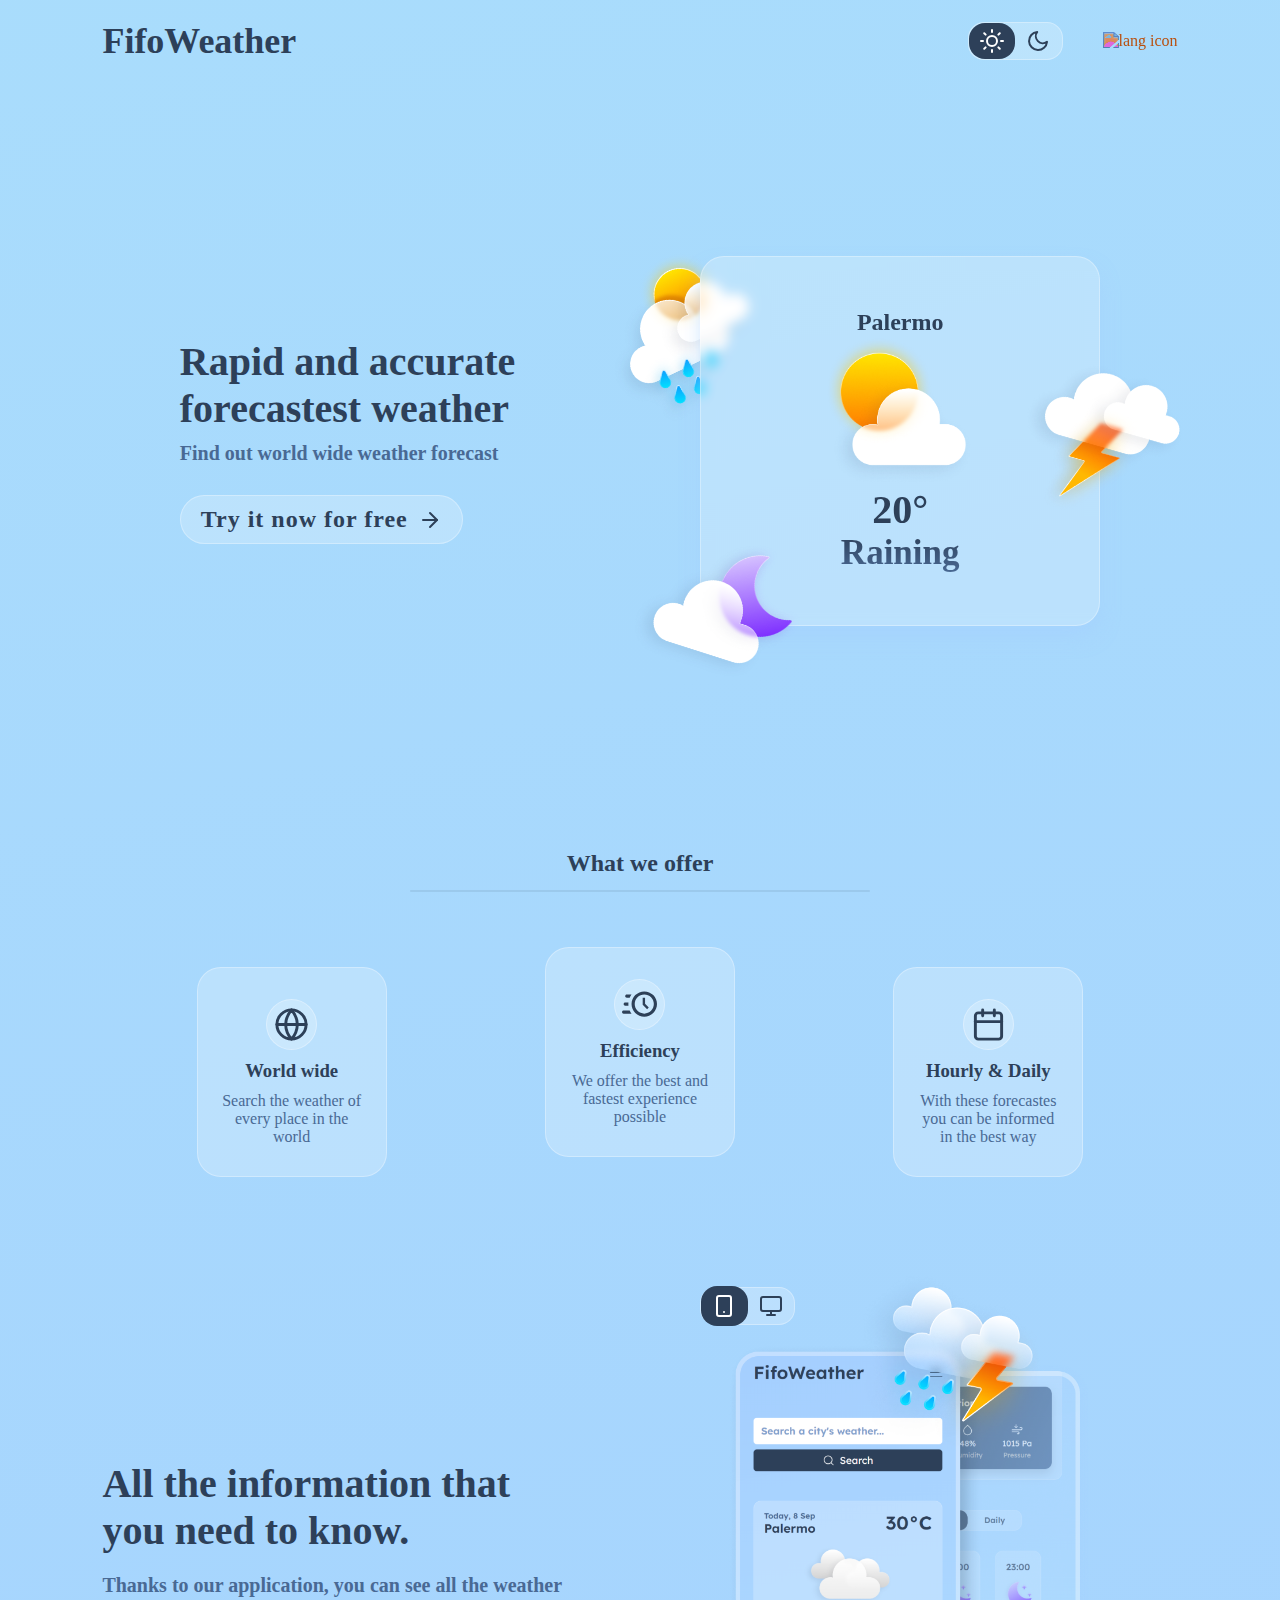
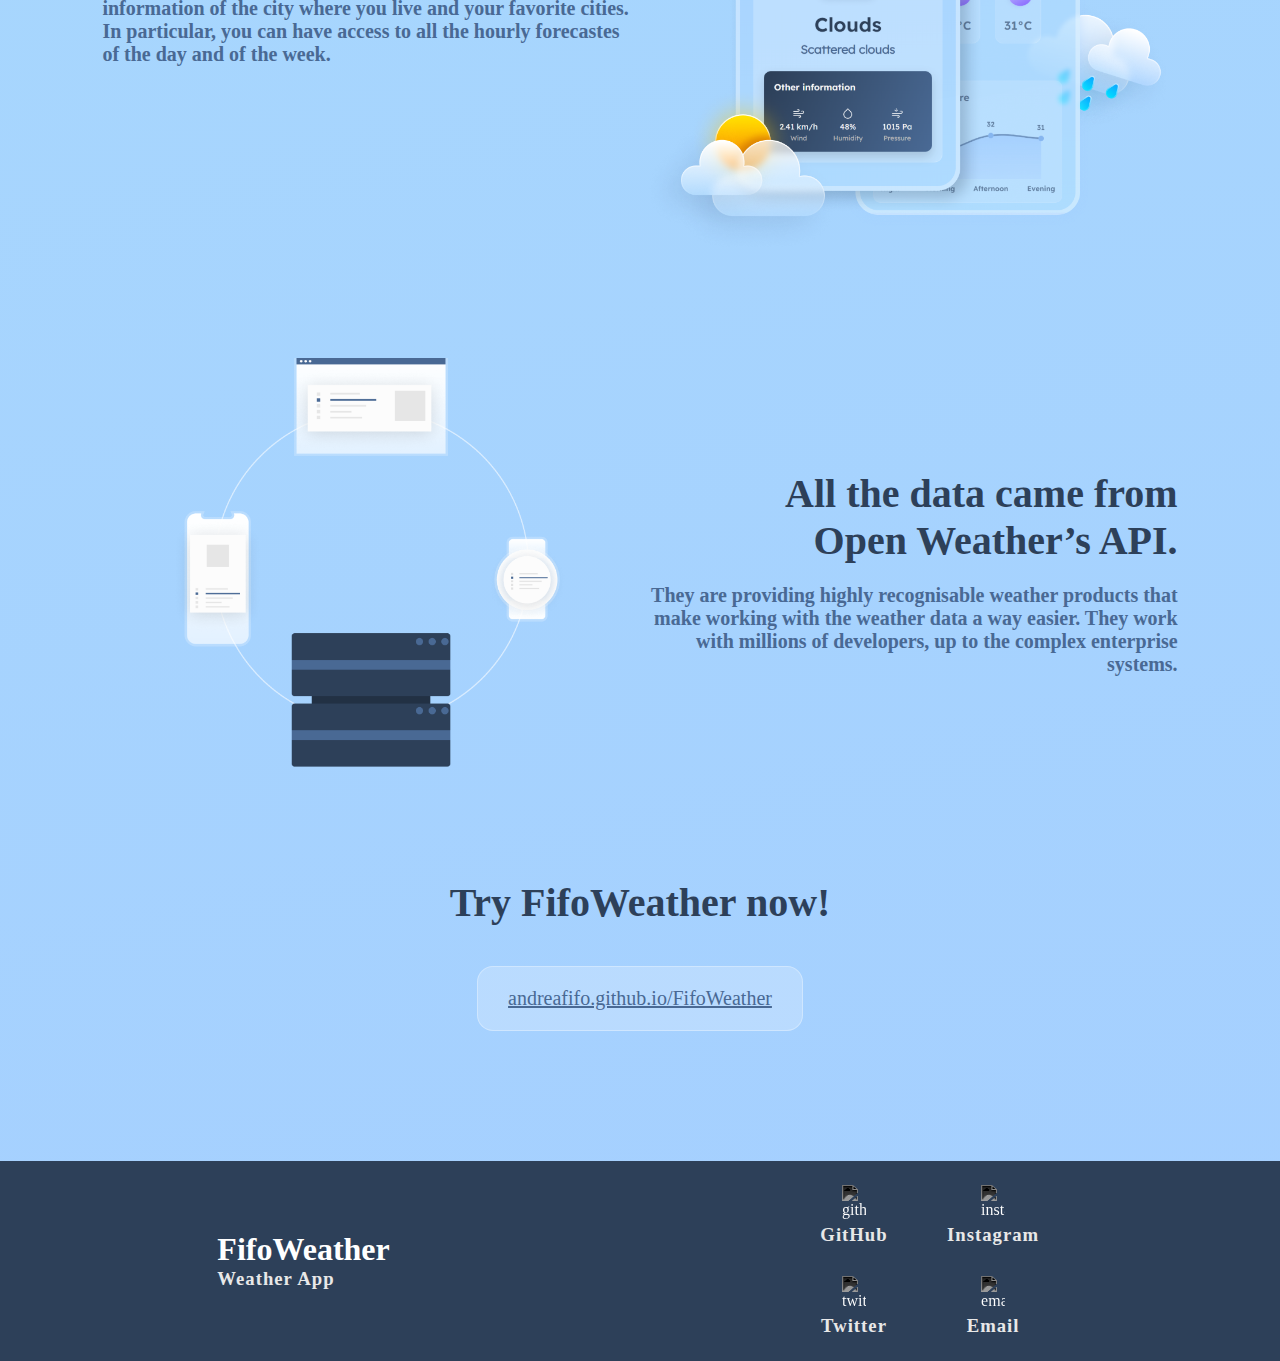
==== commit 3d176623: "ff" ====
--- a/landing-page.html
+++ b/landing-page.html
@@ -59,9 +59,9 @@
                     </h1>
                     <h3>Find out world wide weather forecast</h3>
     
-                    <a href="./index.html" class="try-it">
+                    <a href="./index.html" class="try-it" target="_blank" rel="noopener noreferrer">
                         <h2>Try it now for free</h2>
-                        <img src="./assets/img/icons/arrow-right.svg" alt="arrow" class="dark">
+                        <img src="./assets/img/icons/arrow-right.svg" alt="arrow" class="svg">
                     </a>
                 </div>
     
@@ -90,7 +90,7 @@
                 <div class="wrapper">
                     <div class="service">
                         <div class="img">
-                            <img src="./assets/img/icons/globe.svg" alt="world" class="dark">
+                            <img src="./assets/img/icons/globe.svg" alt="world" class="svg">
                         </div>
                         <h3>World wide</h3>
                         <p>
@@ -101,7 +101,7 @@
     
                     <div class="service">
                         <div class="img">
-                            <img src="./assets/img/icons/fast.svg" alt="fast" class="dark">
+                            <img src="./assets/img/icons/fast.svg" alt="fast" class="svg">
                         </div>
                         <h3>Efficiency</h3>
                         <p>
@@ -113,7 +113,7 @@
     
                     <div class="service">
                         <div class="img">
-                            <img src="./assets/img/icons/calendar.svg" alt="time option" class="dark">
+                            <img src="./assets/img/icons/calendar.svg" alt="time option" class="svg">
                         </div>
                         <h3>Hourly & Daily</h3>
                         <p>
@@ -175,37 +175,40 @@
                 <h1>Try FifoWeather now!</h1>
                 <a href="./index.html" target="_blank" rel="noopener noreferrer">andreafifo.github.io/FifoWeather</a>
             </div>
-    
-            <div class="footer">
-                <footer>
-                    <div class="logo">
-                        <h1>FifoWeather</h1>
-                        <h3>Weather App</h3>
-                    </div>
-    
-                    <div class="socials">
-                        <div class="social">
-                            <img src="./assets/img/icons/social/github.svg" alt="github">
-                            <h3>GitHub</h3>
-                        </div>
-    
-                        <div class="social">
-                            <img src="./assets/img/icons/social/instagram.svg" alt="instagram">
-                            <h3>Instagram</h3>
-                        </div>
-    
-                        <div class="social">
-                            <img src="./assets/img/icons/social/twitter.svg" alt="twitter">
-                            <h3>Twitter</h3>
-                        </div>
-    
-                        <div class="social">
-                            <img src="./assets/img/icons/social/at-sign.svg" alt="email">
-                            <h3>Email</h3>
-                        </div>
-                    </div>
-                </footer>
-            </div>
         </div>
+
+        <div class="footer">
+            <footer>
+                <div class="logo">
+                    <h1>FifoWeather</h1>
+                    <h3>Weather App</h3>
+                </div>
+
+                <div class="socials">
+                    <a class="social" href="https://github.com/AndreaFifo" target="_blank" rel="noopener noreferrer">
+                        <img src="./assets/img/icons/social/github.svg" alt="github" class="light">
+                        <h3>GitHub</h3>
+                    </a>
+
+                    <a class="social" href="https://www.instagram.com/im_andreagrazi/" target="_blank" rel="noopener noreferrer">
+                        <img src="./assets/img/icons/social/instagram.svg" alt="instagram" class="light">
+                        <h3>Instagram</h3>
+                    </a>
+
+                    <a class="social" href="https://twitter.com/AndreaPokk" target="_blank" rel="noopener noreferrer">
+                        <img src="./assets/img/icons/social/twitter.svg" alt="twitter" class="light">
+                        <h3>Twitter</h3>
+                    </a>
+
+                    <a class="social" href="mailto:onofriograziano@zohomail.eu" target="_blank" rel="noopener noreferrer">
+                        <img src="./assets/img/icons/social/at-sign.svg" alt="email" class="light">
+                        <h3>Email</h3>
+                    </a>
+                </div>
+            </footer>
+        </div>
+
+        <script src="./js/cookie.js"></script>
+        <script src="./js/general-script.js"></script>
     </body>
 </html>--- a/css/theme/light.css
+++ b/css/theme/light.css
@@ -9,11 +9,25 @@
     --otherinfo-container: linear-gradient(111.59deg, var(--primary) 3.28%, var(--secondary) 98.14%);
     --otherinfo-text: #F8F8F8;
 
+    --btn-search: var(--primary);
+
     --btn-time: #2D4059;
     --btn-time-text: #F8F8F8;
 
     --theme-icon: invert(21%) sepia(18%) saturate(1197%) hue-rotate(174deg) brightness(97%) contrast(90%);
     --unit-not-selected: #658fc5;
 
-    --bg: linear-gradient(167.95deg, #A5CFFF 0%, rgba(179, 226, 255, 0.99) 100%);;
+    --nav: #e6f2ff;
+    --nav-lang-bg: #d3e8ff;
+    --nav-lang-icon: invert(22%) sepia(12%) saturate(1929%) hue-rotate(175deg) brightness(91%) contrast(88%);
+
+    --theme-hover: var(--primary);
+
+    --bg: linear-gradient(167.95deg, rgba(168, 220, 252, 0.99) 0%, #A5CFFF 100%);
+
+    --box-shadow: 0px 12px 18px rgba(164, 207, 255, 0.5);
+
+    --footer: var(--primary);
+
+    --land-weather-text: linear-gradient(180deg, var(--primary) 0%, var(--secondary) 100%);
 }--- a/css/general-style.css
+++ b/css/general-style.css
@@ -44,7 +44,6 @@
     background: var(--bg);
     min-height: 100vh;
     font-family: 'Lexend-Regular';
-    padding: 0 8%;
 }
 
 body > .wrapper{
@@ -55,7 +54,7 @@
     align-items: center;
     gap: 30px;
 
-    padding: 20px 0;
+    padding: 20px 8% 0;
 }
 
 header, main, .services, .about, .end, footer{
@@ -75,7 +74,7 @@
 }
 
 header h1{
-    font-size: clamp(1.5rem, -1.5000rem + 17.1429vw, 2.25rem);
+    font-size: clamp(1.5rem, 0.2647rem + 7.0588vw, 2.25rem);
 }
 
 header .right{
--- a/css/landing-page.css
+++ b/css/landing-page.css
@@ -4,6 +4,7 @@
 
 main{
     height: calc(100vh - 195px);
+    min-height: 528px;
     max-height: 638px;
 
     display: flex;
@@ -46,6 +47,7 @@
     border-radius: 50px;
 
     text-decoration: none;
+    letter-spacing: 1px;
 }
 
 main .text .try-it h2{
@@ -145,7 +147,7 @@
 }
 
 main .weather-example .data h2.weather{
-    background: linear-gradient(180deg, var(--primary) 0%, var(--secondary) 100%);
+    background: var(--land-weather-text);
     -webkit-background-clip: text;
     -webkit-text-fill-color: transparent;
     background-clip: text;
@@ -164,14 +166,6 @@
 
 main .weather-example .data .info .temp{
     font-size: clamp(1.875rem, 1.3281rem + 3.1250vw, 2.5rem);
-}
-
-main .weather-example .data .info .weather{
-    background: linear-gradient(180deg, var(--primary) 0%, var(--secondary) 100%);
-    -webkit-background-clip: text;
-    -webkit-text-fill-color: transparent;
-    background-clip: text;
-    text-fill-color: transparent;
 }
 
 @media screen and (max-width: 1200px) {
@@ -449,6 +443,7 @@
 .about .app, .about .api{
     display: flex;
     align-items: center;
+    justify-content: space-between;
 }
 
 .about .text{
@@ -480,6 +475,7 @@
 
 .about .app .app-images, .about .api img{
     width: 50%;
+    max-width: 600px;
 }
 
 .about .app-images img[alt="app"]{
@@ -488,8 +484,41 @@
 
 .about .app .app-images .btn-slider{
     position: absolute;
-    top: -20px;
-    left: 20px;
+    top: 20px;
+    left: 60px;
+}
+
+@media screen and (max-width: 1200px){
+    .about .app .app-images .btn-slider{
+        min-width: 85px;
+        padding: 3px 0;
+        
+        top: 10px;
+        left: 60px;
+    }
+
+    .about .app .app-images .btn-slider .btn img{
+        width: 22px;
+    }
+
+    .about .app .app-images .btn-slider .selected-btn{
+        height: 30px;
+    }
+}
+
+@media screen and (max-width: 400px){
+    .about .app .app-images .btn-slider{
+        top: -10px;
+        left: 20px;
+    }
+
+    .about .app .app-images .btn-slider .btn img{
+        width: 22px;
+    }
+
+    .about .app .app-images .btn-slider .selected-btn{
+        height: 30px;
+    }
 }
 
 @media screen and (max-width: 960px){
@@ -533,4 +562,120 @@
         max-width: 400px;
         min-width: 250px;
     }
+}
+
+.end{
+    display: flex;
+    flex-direction: column;
+    align-items: center;
+    justify-content: center;
+    gap: 40px;
+
+    color: var(--primary);
+    text-align: center;
+}
+
+.end h1{
+    font-size: 40px;
+}
+
+.end a{
+    padding: 20px 30px;
+
+    background: var(--bg-container);
+    border: var(--border-container);
+    border-radius: 16px;
+
+    color: var(--secondary);
+    font-size: 20px;
+}
+
+@media screen and (max-width: 600px) {
+    .end h1{
+        font-size: clamp(1.5rem, 0.6250rem + 5.0000vw, 2.5rem);
+    }
+
+    .end a{
+        padding: 10px 20px;
+
+        font-size: clamp(1rem, 0.5625rem + 2.5000vw, 1.5rem);
+    }
+}
+
+@media screen and (max-width: 400px) {
+    .end a{
+        padding: 10px;
+    }
+}
+
+
+.footer{
+    width: 100%;
+    min-height: 200px;
+
+    display: flex;
+    align-items: center;
+    justify-content: center;
+
+    background: var(--footer);
+
+    margin-top: 100px;
+    padding: 20px;
+}
+
+.footer footer{
+    width: 100%;
+
+    display: flex;
+    align-items: center;
+    justify-content: space-around;
+    flex-wrap: wrap;
+
+    row-gap: 60px;
+}
+
+.footer footer h1{
+    color: white;
+}
+
+.footer footer h3{
+    color: #E8E8E8;
+    font-family: 'Lexend-Light';
+    letter-spacing: 1px;
+}
+
+.footer footer .socials{
+    display: flex;
+    align-items: center;
+    justify-content: center;
+    flex-wrap: wrap;
+
+    row-gap: 30px;
+}
+
+.footer footer .socials a{
+    text-decoration: none;
+}
+
+footer .socials .social{
+    width: 50%;
+
+    display: flex;
+    flex-direction: column;
+    align-items: center;
+    gap: 5px;
+}
+
+footer .socials .social img{
+    width: 24px;
+}
+
+@media screen and (max-width: 524px) {
+    .footer{
+        text-align: center;
+    }
+}
+
+.svg{
+    filter: var(--theme-icon);
 }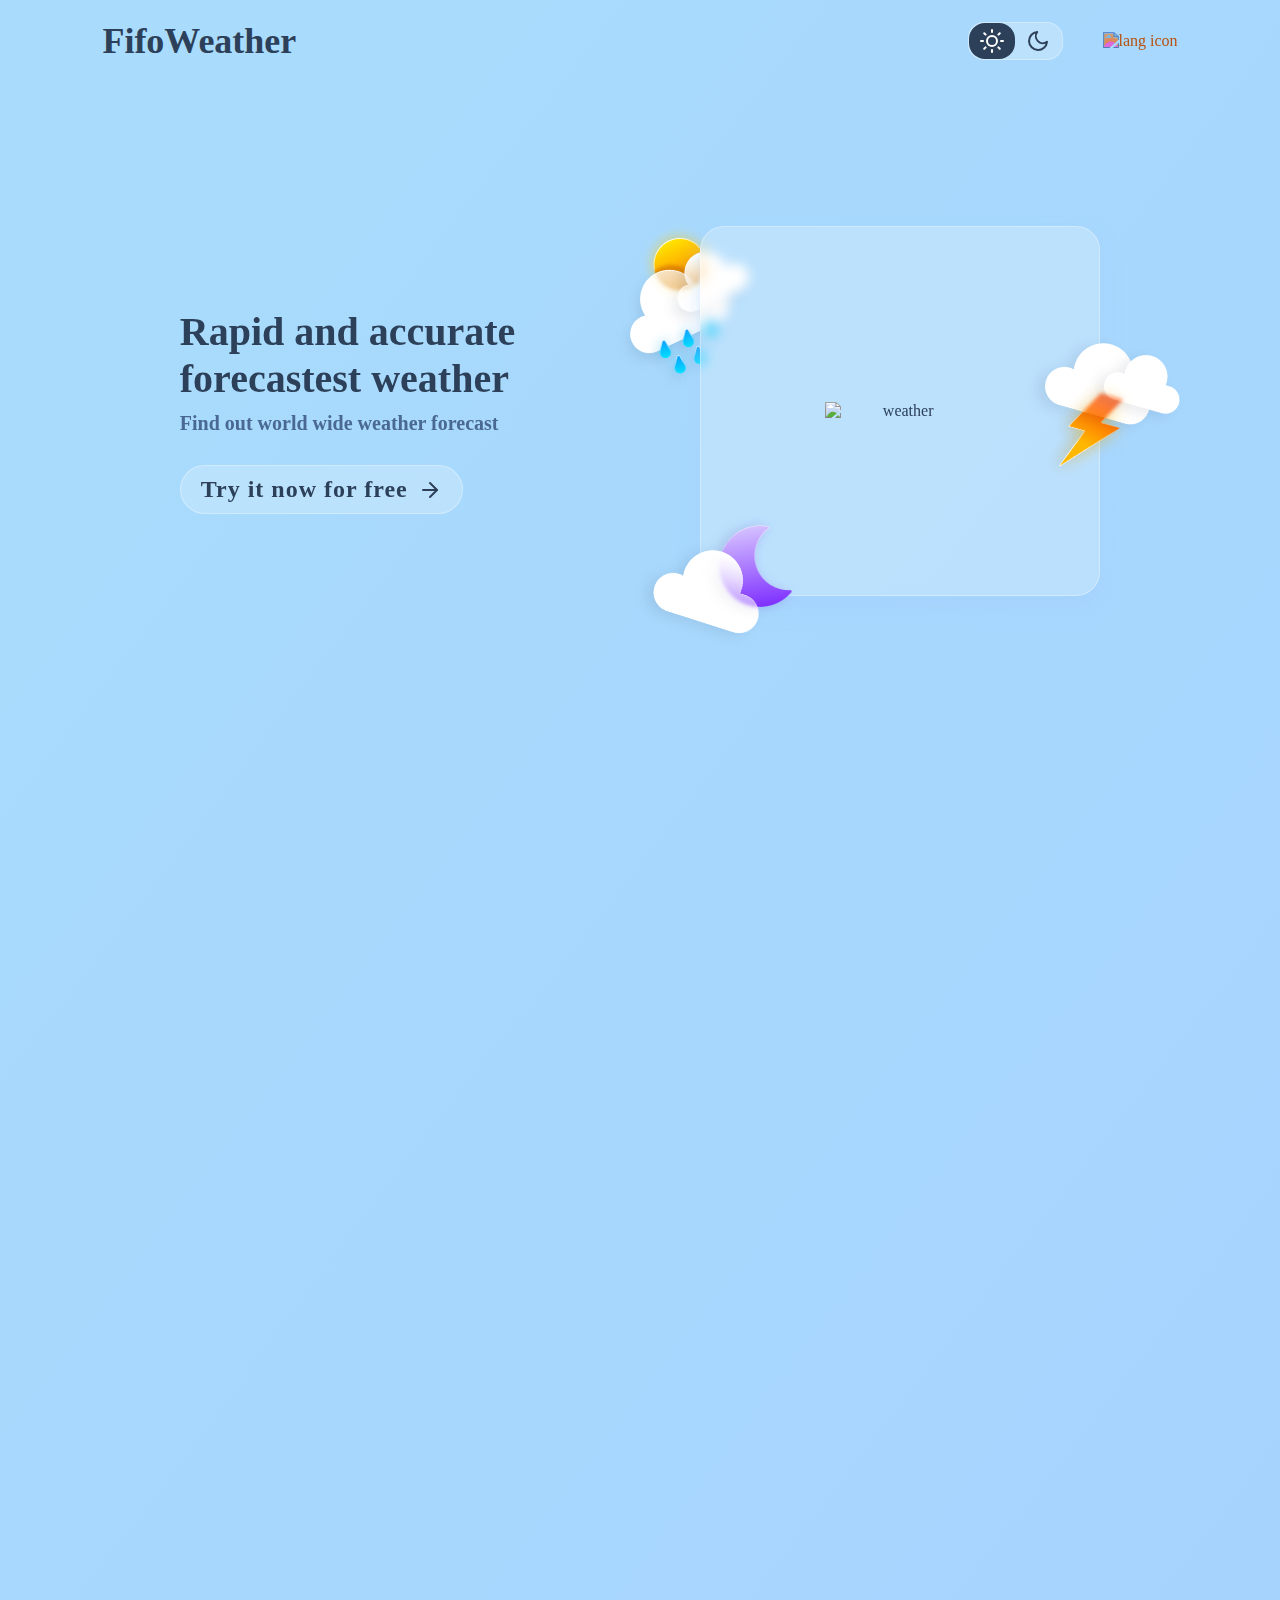
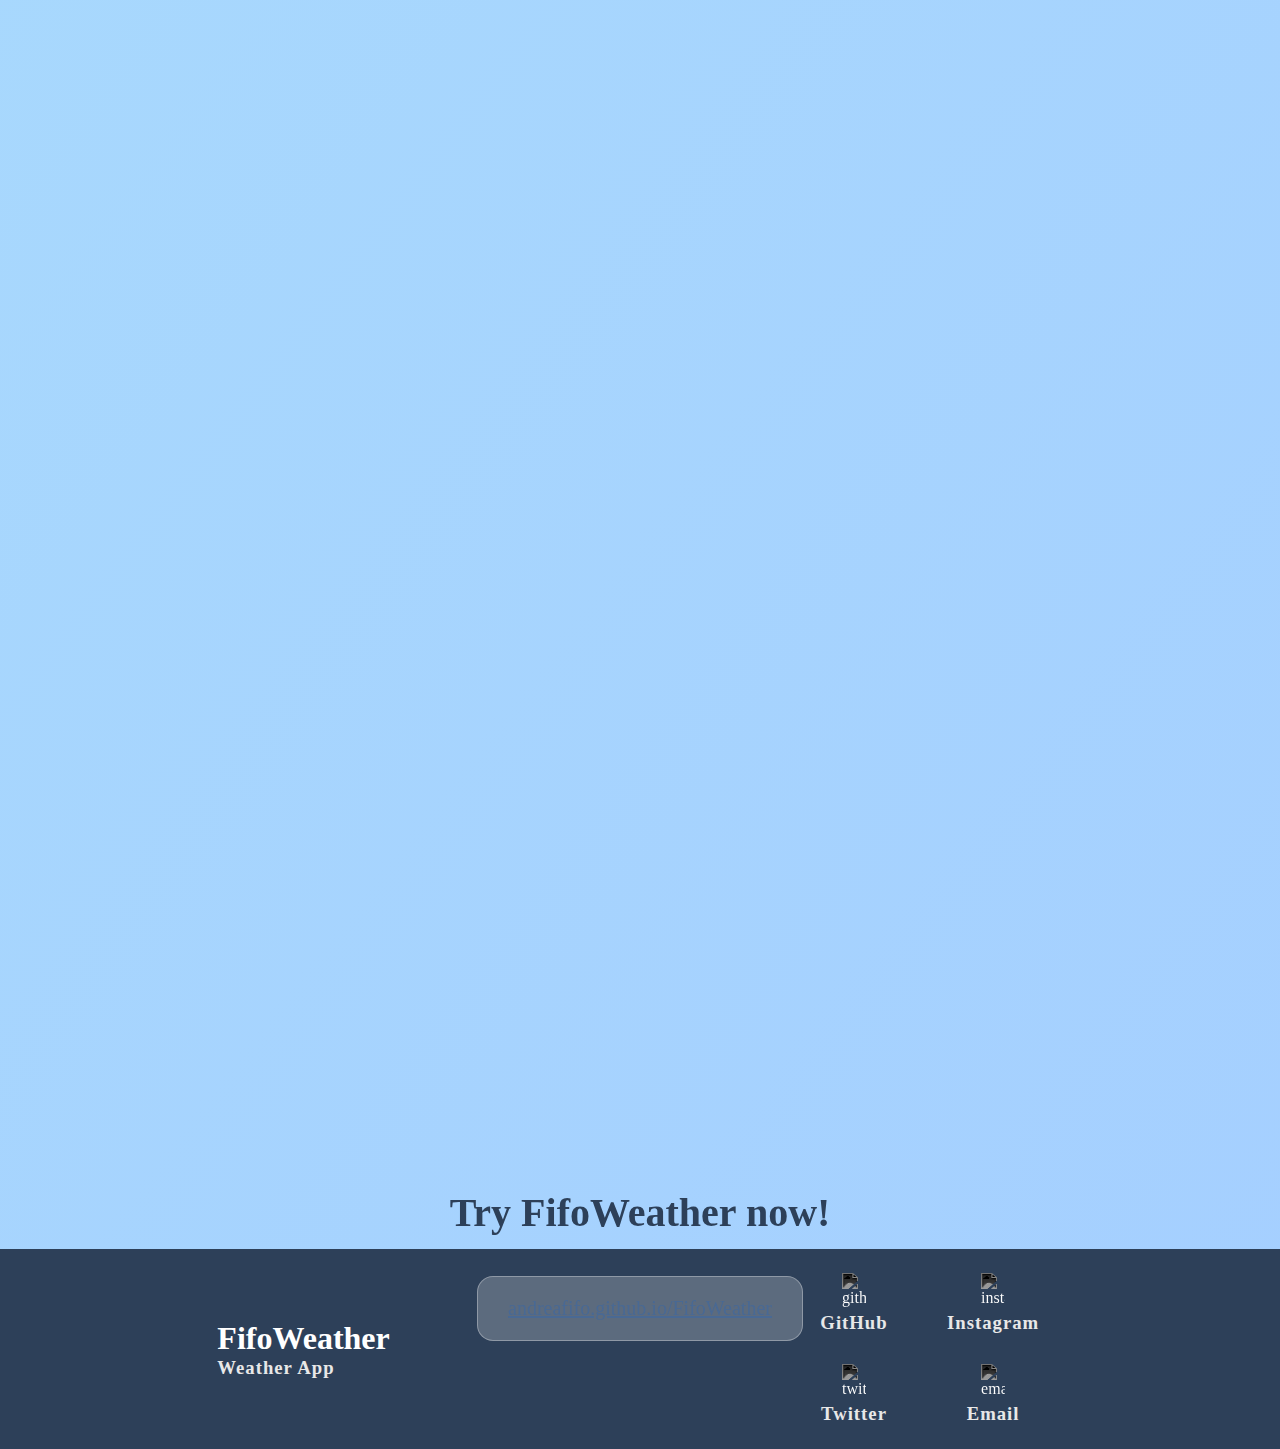
==== commit ca60830c: "end" ====
--- a/landing-page.html
+++ b/landing-page.html
@@ -8,9 +8,10 @@
         <link rel="stylesheet" href="./css/general-style.css">
         <link rel="stylesheet" href="./css/landing-page.css">
         <link rel="stylesheet" href="https://cdnjs.cloudflare.com/ajax/libs/animate.css/4.1.1/animate.min.css"/>
+        <link rel="stylesheet" href="https://unpkg.com/aos@next/dist/aos.css"/>
         <title>FifoWeather Landing Page</title>
     </head>
-    <body>
+    <body onload="landApi()">
         <div class="wrapper">
             <header>
                 <h1>FifoWeather</h1>
@@ -52,7 +53,7 @@
             </header>
     
             <main>
-                <div class="text">
+                <div class="text" data-aos="fade-right">
                     <h1>
                         Rapid and accurate <br>
                         forecastest weather
@@ -65,18 +66,21 @@
                     </a>
                 </div>
     
-                <div class="weather-example">
+                <div class="weather-example" data-aos="fade-left">
                     <img src="./assets/img/weather/sun-rain.png" alt="bg-w">
                     <img src="./assets/img/weather/thunder.png" alt="bg-w">
                     <img src="./assets/img/weather/night-lil-cloudy.png" alt="bg-w">
 
                     <div class="data">
-                        <h2 class="city">Palermo</h2>
-                        <img src="./assets/img/weather/sun-lil-cloudy.png" alt="weather">
-
                         <div class="info">
-                            <h2 class="temp">20°</h2>
-                            <h2 class="weather">Raining</h2>
+                            <p></p>
+                            <h2 class="city"></h2>
+                        </div>
+                        <img src="" alt="weather" id="weather-img">
+
+                        <div class="info">
+                            <h2 class="temp"></h2>
+                            <h2 class="weather"></h2>
                         </div>
                     </div>
 
@@ -85,10 +89,10 @@
             </main>
     
             <div class="services">
-                <h2>What we offer</h2>
+                <h2 data-aos="fade-right">What we offer</h2>
                 
                 <div class="wrapper">
-                    <div class="service">
+                    <div class="service" data-aos="fade-up">
                         <div class="img">
                             <img src="./assets/img/icons/globe.svg" alt="world" class="svg">
                         </div>
@@ -99,7 +103,7 @@
                         </p>
                     </div>
     
-                    <div class="service">
+                    <div class="service" data-aos="fade-up">
                         <div class="img">
                             <img src="./assets/img/icons/fast.svg" alt="fast" class="svg">
                         </div>
@@ -111,7 +115,7 @@
                         </p>
                     </div>
     
-                    <div class="service">
+                    <div class="service" data-aos="fade-up">
                         <div class="img">
                             <img src="./assets/img/icons/calendar.svg" alt="time option" class="svg">
                         </div>
@@ -127,7 +131,7 @@
     
             <div class="about">
                 <div class="app">
-                    <div class="text">
+                    <div class="text" data-aos="fade-right">
                         <h1>
                             All the information that
                             <span>you need to know.</span>
@@ -138,27 +142,29 @@
                         </h3>
                     </div>
     
-                    <div class="app-images">
+                    <div class="app-images" data-aos="fade-left">
                         <div class="btn-slider">
-                            <div class="btn selected light">
-                                <img src="./assets/img/icons/smartphone.svg" alt="phone">
+                            <div class="btn selected">
+                                <img src="./assets/img/icons/smartphone.svg" alt="phone-icon">
                             </div>
                             <div class="btn">
-                                <img src="./assets/img/icons/monitor.svg" alt="desktop">
+                                <img src="./assets/img/icons/monitor.svg" alt="desktop-icon">
                             </div>
                             
     
-                            <div class="selected-btn"></div>
-                        </div>
-    
-                        <img src="./assets/img/landing-page/light-phone.png" alt="app">
+                            <div class="selected-btn" style="left: 0"></div>
+                        </div>
+    
+                        <img src="" alt="phone" id="app">
+
+                        <p>Click the image to see it better.</p>
                     </div>
                 </div>
     
                 <div class="api">
-                    <img src="./assets/img/landing-page/light-api.png" alt="api">
-    
-                    <div class="text">
+                    <img src="./assets/img/landing-page/light-api.png" alt="api" data-aos="fade-right">
+    
+                    <div class="text" data-aos="fade-left">
                         <h1>
                             All the data came from
                             <span>Open Weather’s API.</span>
@@ -171,7 +177,7 @@
                 </div>
             </div>
     
-            <div class="end">
+            <div class="end" data-aos="slide-up">
                 <h1>Try FifoWeather now!</h1>
                 <a href="./index.html" target="_blank" rel="noopener noreferrer">andreafifo.github.io/FifoWeather</a>
             </div>
@@ -210,5 +216,7 @@
 
         <script src="./js/cookie.js"></script>
         <script src="./js/general-script.js"></script>
+        <script src="./js/landing-page.js"></script>
+        <script src="https://unpkg.com/aos@next/dist/aos.js"></script>
     </body>
 </html>--- a/css/theme/light.css
+++ b/css/theme/light.css
@@ -23,7 +23,7 @@
 
     --theme-hover: var(--primary);
 
-    --bg: linear-gradient(167.95deg, rgba(168, 220, 252, 0.99) 0%, #A5CFFF 100%);
+    --bg: linear-gradient(127.54deg, rgba(168, 220, 252, 0.99) 0%, #A5CFFF 100%);
 
     --box-shadow: 0px 12px 18px rgba(164, 207, 255, 0.5);
 
--- a/css/general-style.css
+++ b/css/general-style.css
@@ -36,7 +36,6 @@
 
 html, body{
     overflow-x: hidden;
-
     font-family: 'Lexend-Regular';
 }
 
--- a/css/landing-page.css
+++ b/css/landing-page.css
@@ -1,5 +1,5 @@
 main, .services, .about, .end{
-    margin: 30px 0;
+    padding: 40px 0;
 }
 
 main{
@@ -144,6 +144,15 @@
     color: var(--primary);
     text-align: center;
     font-family: 'Lexend-SemiBold';
+}
+
+main .weather-example .data .info{
+    display: flex;
+    flex-direction: column;
+}
+
+main .weather-example .data .info p{
+    font-size: 14px;
 }
 
 main .weather-example .data h2.weather{
@@ -166,6 +175,7 @@
 
 main .weather-example .data .info .temp{
     font-size: clamp(1.875rem, 1.3281rem + 3.1250vw, 2.5rem);
+    text-align: end;
 }
 
 @media screen and (max-width: 1200px) {
@@ -287,8 +297,8 @@
     }
 
     main .weather-example{
-        max-width: 250px;
-        max-height: 250px;
+        max-width: 260px;
+        max-height: 260px;
     }
 
     main .weather-example img[alt="bg-w"]{
@@ -440,6 +450,10 @@
     gap: 100px;
 }
 
+.about .app{
+    min-height: 680px;
+}
+
 .about .app, .about .api{
     display: flex;
     align-items: center;
@@ -473,13 +487,53 @@
     position: relative;
 }
 
+.about .app-images img[alt="pc"] ~ p{
+    display: none;
+
+    position: absolute;
+    right: 0;
+    bottom: 30px;
+
+    color: var(--primary);
+}
+
+@media screen and (min-width: 550px) and (max-width: 960px){
+    .about .app-images img[alt="pc"] ~ p{
+        display: none !important;
+
+        bottom: 20px;
+    }
+}
+
+@media screen and (max-width: 550px) {
+    .about .app-images p{
+        font-size: 12px;
+
+        bottom: 10px;
+    }
+}
+
+@media screen and (max-width: 380px) {
+    .about .app-images img[alt="pc"] ~ p{
+        bottom: 0px;
+    }
+}
+
 .about .app .app-images, .about .api img{
     width: 50%;
     max-width: 600px;
 }
 
-.about .app-images img[alt="app"]{
+.about .app-images img[alt="phone"], .about .app-images img[alt="pc"]{
     width: 100%;
+}
+
+.about .app-images img[alt="phone"] ~ p{
+    display: none;
+}
+
+.about .app-images:hover img[alt="pc"]{
+    filter: brightness(0.97);
 }
 
 .about .app .app-images .btn-slider{
@@ -504,6 +558,25 @@
     .about .app .app-images .btn-slider .selected-btn{
         height: 30px;
     }
+
+    .about .app-images img[alt="pc"] ~ p{
+        display: block;
+    }
+}
+
+@media screen and (min-width: 401px) and (max-width: 500px){
+    .about .app .app-images .btn-slider{
+        top: 0px;
+        left: 30px;
+    }
+
+    .about .app .app-images .btn-slider .btn img{
+        width: 22px;
+    }
+
+    .about .app .app-images .btn-slider .selected-btn{
+        height: 30px;
+    }
 }
 
 @media screen and (max-width: 400px){
@@ -523,6 +596,8 @@
 
 @media screen and (max-width: 960px){
     .about .app{
+        min-height: 400px;
+
         flex-direction: column;
         gap: 50px;
     }
@@ -558,8 +633,13 @@
     }
     
 
-    .about .app-images img[alt="app"]{
+    .about .app-images img[alt="phone"]{
         max-width: 400px;
+        min-width: 250px;
+    }
+
+    .about .app-images img[alt="pc"]{
+        max-width: 550px;
         min-width: 250px;
     }
 }
@@ -678,4 +758,9 @@
 
 .svg{
     filter: var(--theme-icon);
-}+}
+
+
+.app-images p.animate__animated.animate__bounce {
+    --animate-delay: 1s;
+  }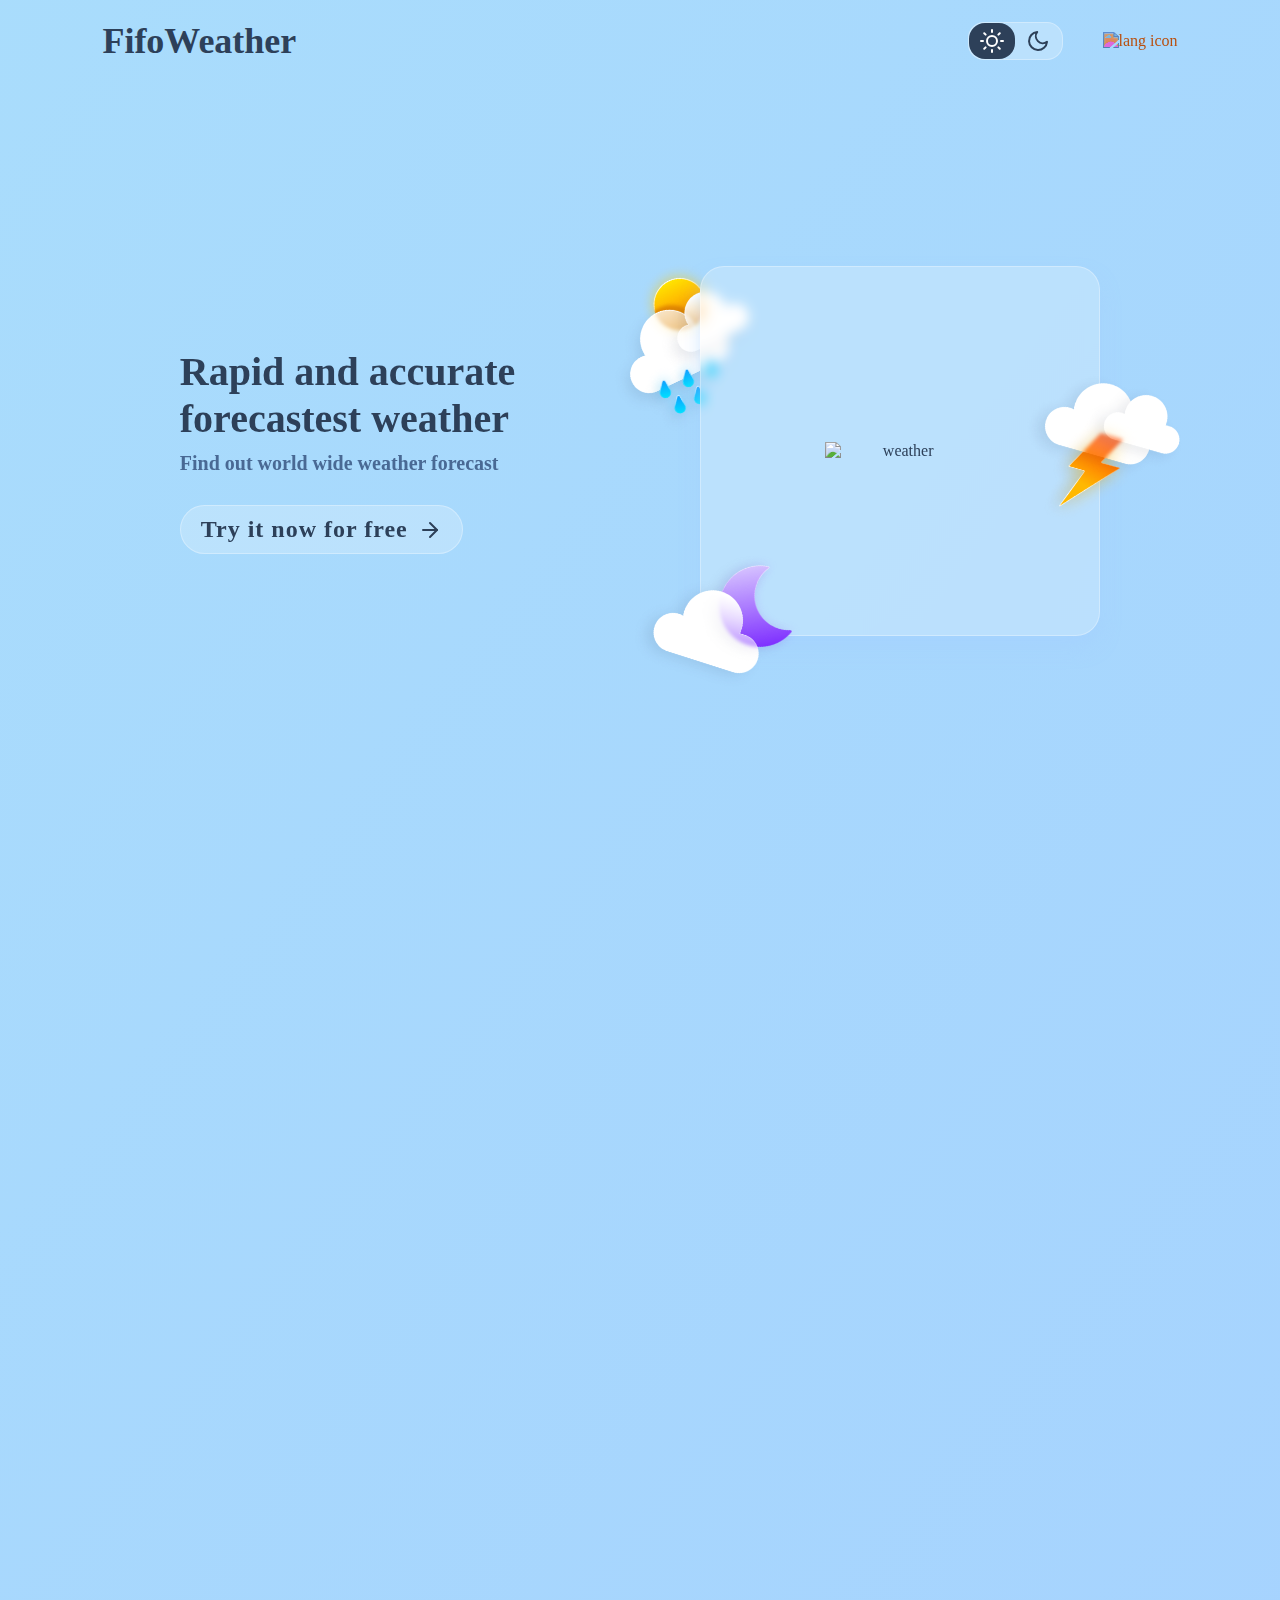
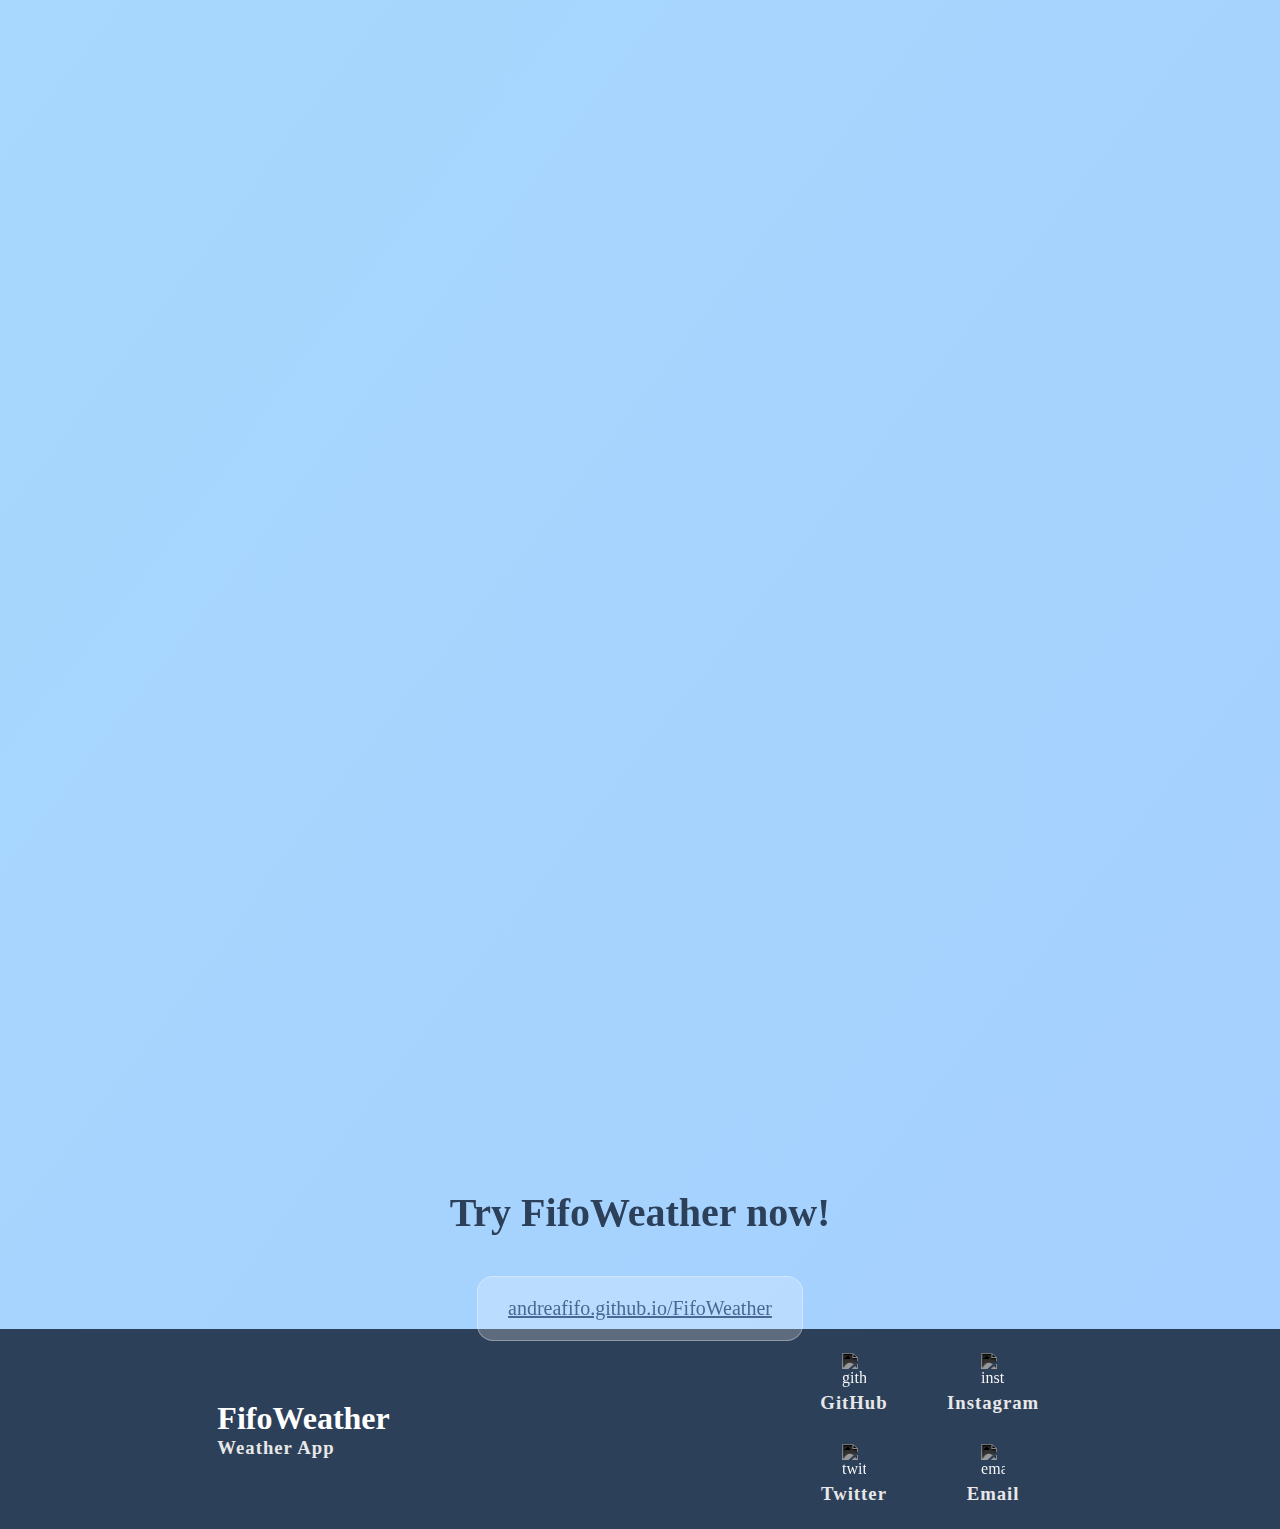
==== commit b772005d: "ff" ====
--- a/landing-page.html
+++ b/landing-page.html
@@ -156,8 +156,6 @@
                         </div>
     
                         <img src="" alt="phone" id="app">
-
-                        <p>Click the image to see it better.</p>
                     </div>
                 </div>
     
--- a/css/landing-page.css
+++ b/css/landing-page.css
@@ -1,5 +1,5 @@
 main, .services, .about, .end{
-    padding: 40px 0;
+    margin: 40px 0;
 }
 
 main{
@@ -139,7 +139,7 @@
 
     position: relative;
 
-    z-index: 10;
+    z-index: 8;
 
     color: var(--primary);
     text-align: center;
@@ -175,7 +175,6 @@
 
 main .weather-example .data .info .temp{
     font-size: clamp(1.875rem, 1.3281rem + 3.1250vw, 2.5rem);
-    text-align: end;
 }
 
 @media screen and (max-width: 1200px) {
@@ -201,21 +200,6 @@
         left: -60px;
     }
     
-    main .weather-example .data{
-        display: flex;
-        flex-direction: column;
-        align-items: center;
-        justify-content: center;
-    
-        position: relative;
-    
-        z-index: 10;
-    
-        color: var(--primary);
-        text-align: center;
-        font-family: 'Lexend-SemiBold';
-    }
-    
     main .weather-example .data img{
         width: 120px;
     }
@@ -231,8 +215,6 @@
         min-height: 528px;
 
         flex-direction: column;
-
-        margin: 20px 0 30px;
     }
 
     main .text{
@@ -487,38 +469,6 @@
     position: relative;
 }
 
-.about .app-images img[alt="pc"] ~ p{
-    display: none;
-
-    position: absolute;
-    right: 0;
-    bottom: 30px;
-
-    color: var(--primary);
-}
-
-@media screen and (min-width: 550px) and (max-width: 960px){
-    .about .app-images img[alt="pc"] ~ p{
-        display: none !important;
-
-        bottom: 20px;
-    }
-}
-
-@media screen and (max-width: 550px) {
-    .about .app-images p{
-        font-size: 12px;
-
-        bottom: 10px;
-    }
-}
-
-@media screen and (max-width: 380px) {
-    .about .app-images img[alt="pc"] ~ p{
-        bottom: 0px;
-    }
-}
-
 .about .app .app-images, .about .api img{
     width: 50%;
     max-width: 600px;
@@ -526,10 +476,6 @@
 
 .about .app-images img[alt="phone"], .about .app-images img[alt="pc"]{
     width: 100%;
-}
-
-.about .app-images img[alt="phone"] ~ p{
-    display: none;
 }
 
 .about .app-images:hover img[alt="pc"]{
@@ -540,6 +486,10 @@
     position: absolute;
     top: 20px;
     left: 60px;
+}
+
+.about .app .app-images .btn-slider:hover{
+    cursor: pointer;
 }
 
 @media screen and (max-width: 1200px){
@@ -558,10 +508,6 @@
     .about .app .app-images .btn-slider .selected-btn{
         height: 30px;
     }
-
-    .about .app-images img[alt="pc"] ~ p{
-        display: block;
-    }
 }
 
 @media screen and (min-width: 401px) and (max-width: 500px){
@@ -763,4 +709,4 @@
 
 .app-images p.animate__animated.animate__bounce {
     --animate-delay: 1s;
-  }+}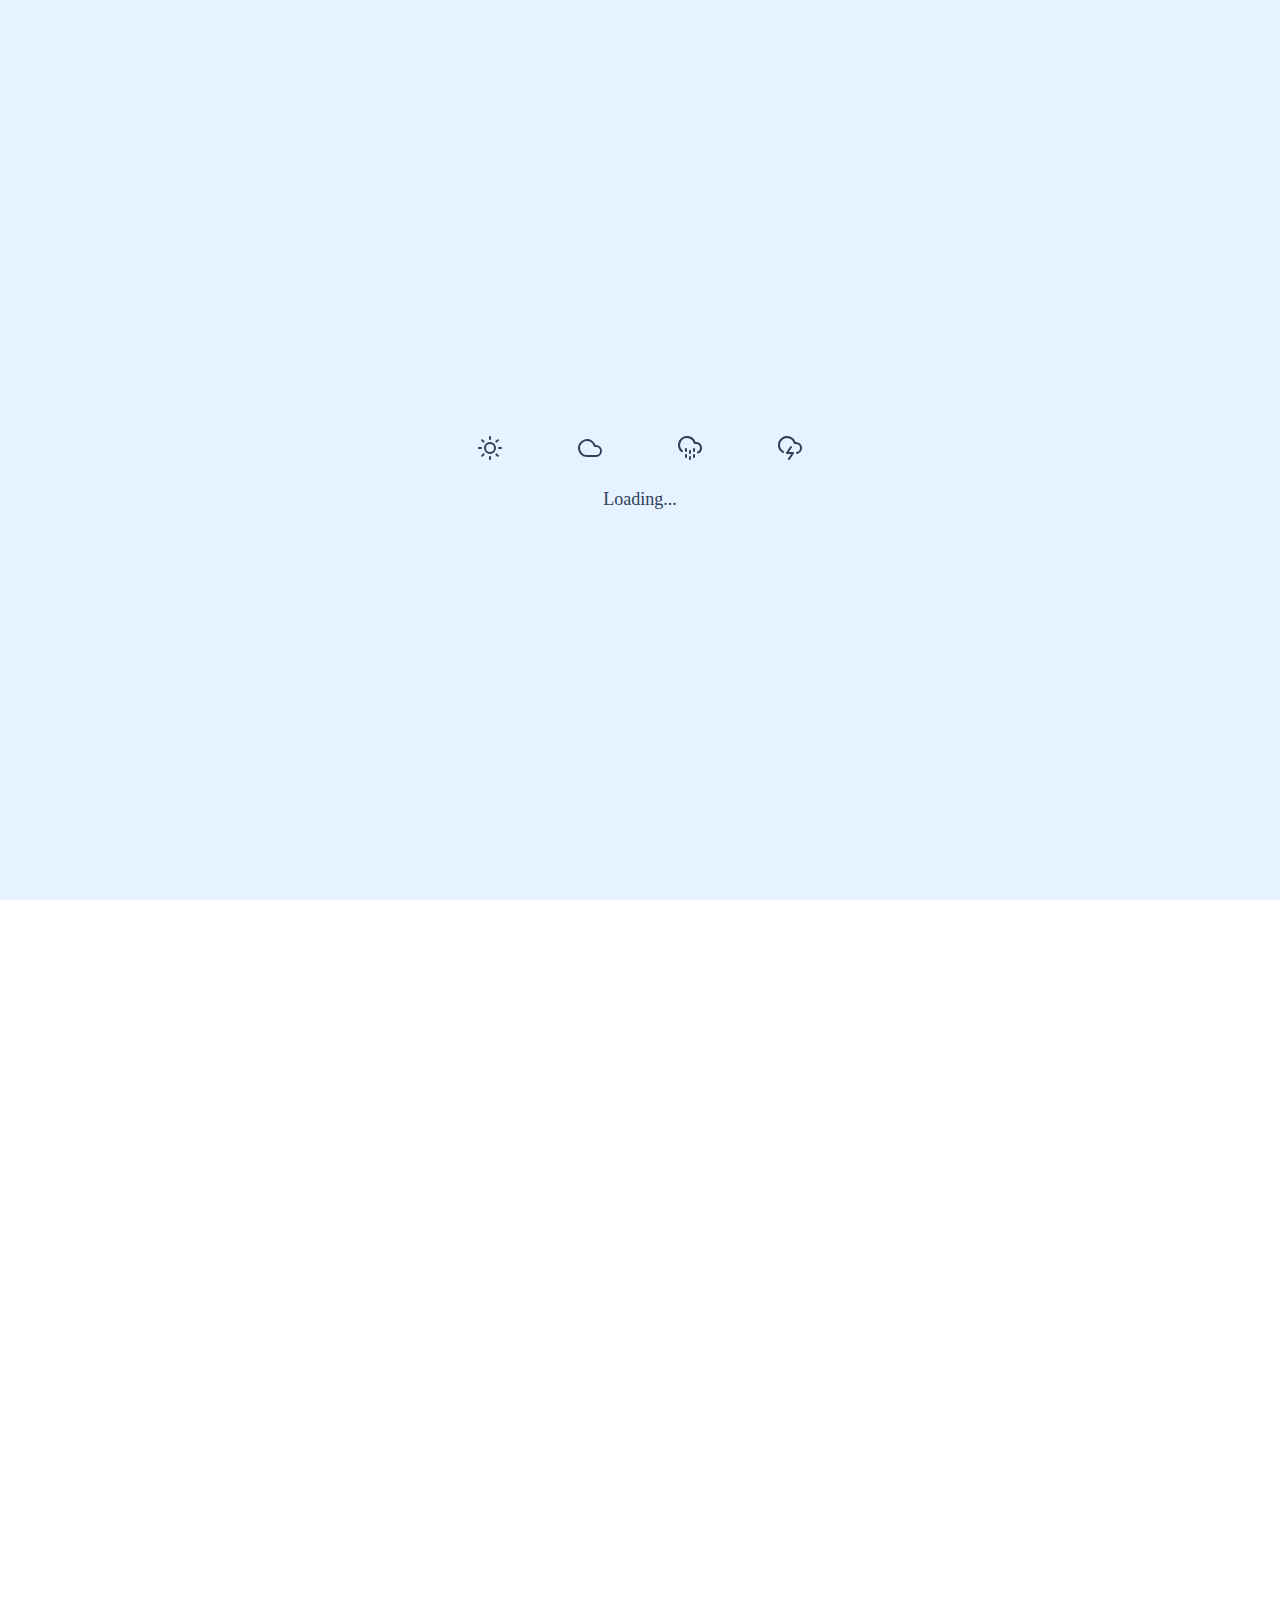
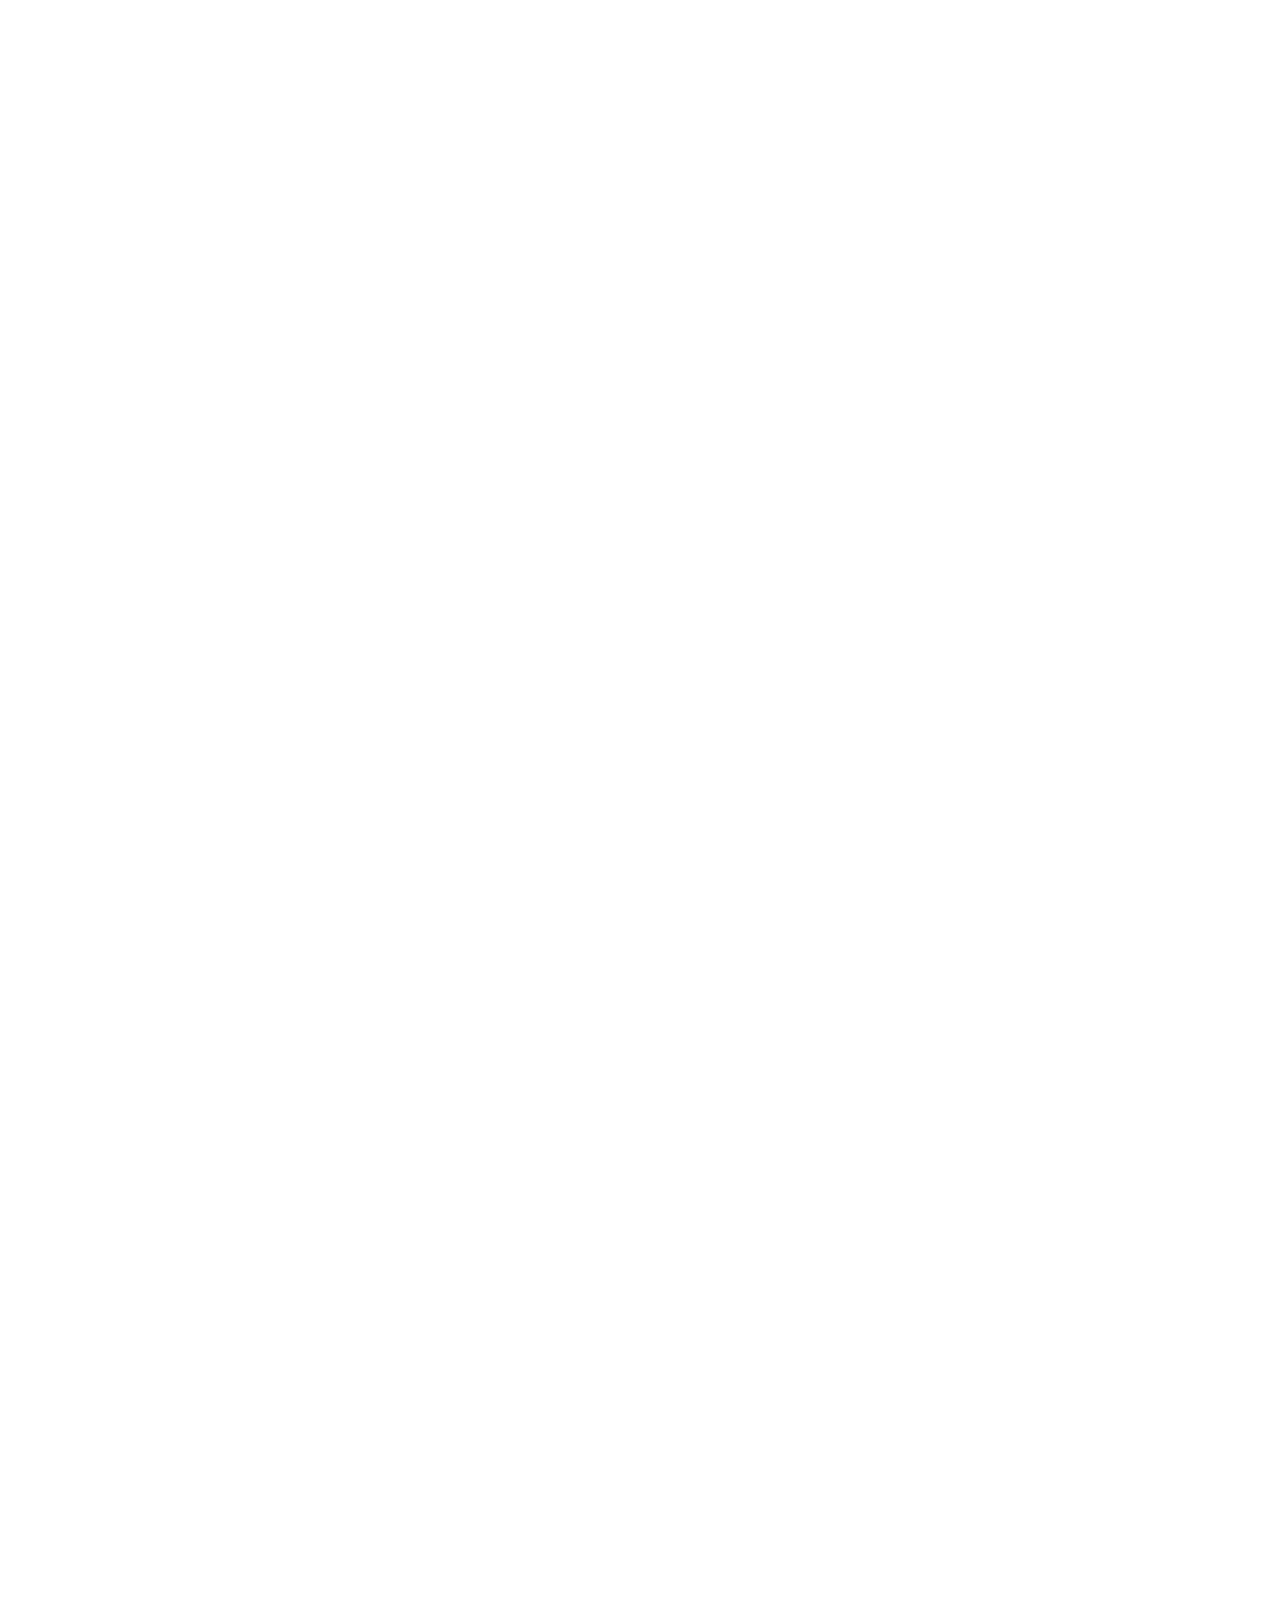
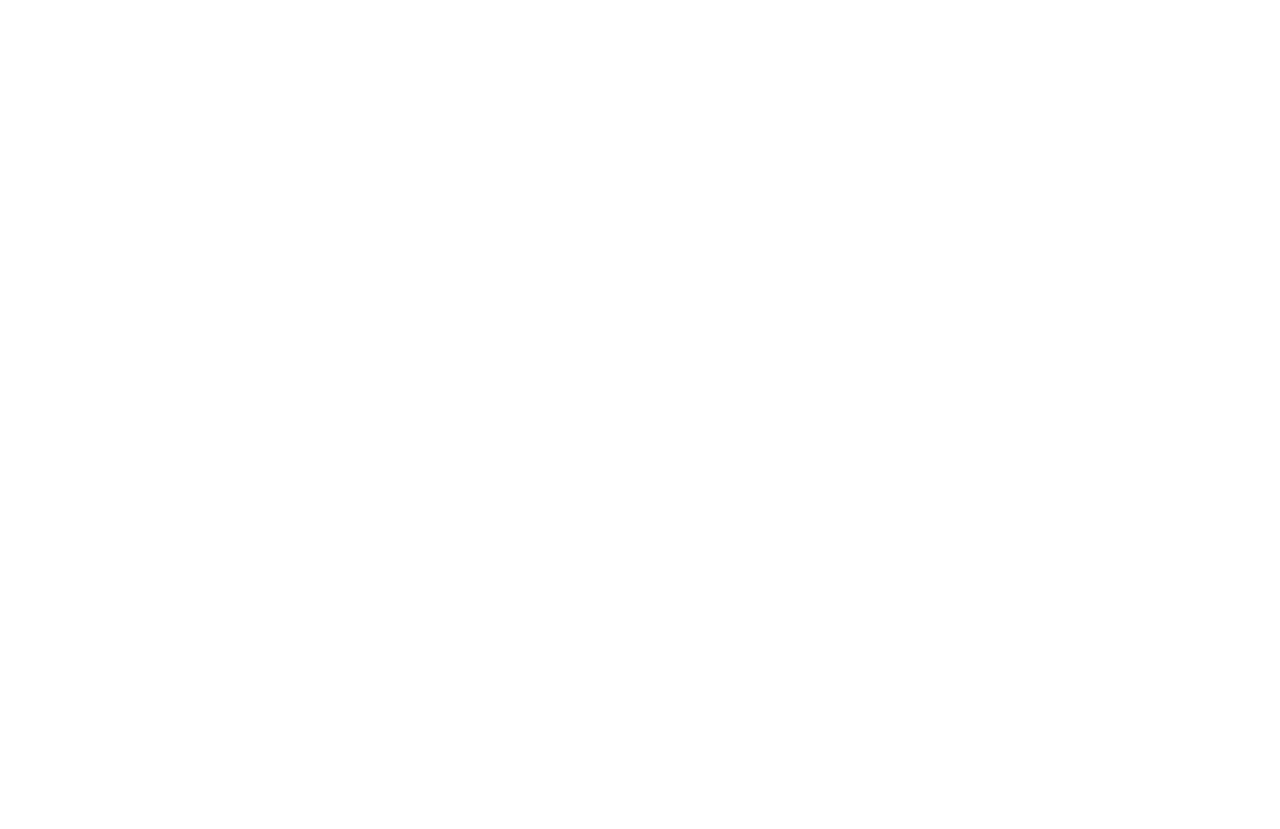
==== commit e03ac02f: "d" ====
--- a/landing-page.html
+++ b/landing-page.html
@@ -1,17 +1,37 @@
 <!DOCTYPE html>
-<html lang="en">
+<html lang="en" class="light-theme">
     <head>
         <meta charset="UTF-8">
         <meta http-equiv="X-UA-Compatible" content="IE=edge">
         <meta name="viewport" content="width=device-width, initial-scale=1.0">
-        <link rel="stylesheet" href="./css/theme/light.css" id="theme">
         <link rel="stylesheet" href="./css/general-style.css">
         <link rel="stylesheet" href="./css/landing-page.css">
         <link rel="stylesheet" href="https://cdnjs.cloudflare.com/ajax/libs/animate.css/4.1.1/animate.min.css"/>
         <link rel="stylesheet" href="https://unpkg.com/aos@next/dist/aos.css"/>
         <title>FifoWeather Landing Page</title>
     </head>
-    <body onload="landApi()">
+    <body onload="removeLoadingAnimation();" class="no-overflow">
+        <div class="loading">
+            <div class='wrapper'>
+                <div class='icon'>
+                    <svg xmlns="http://www.w3.org/2000/svg" width="24" height="24" viewBox="0 0 24 24" fill="none" stroke="currentColor" stroke-width="2" stroke-linecap="round" stroke-linejoin="round" class="feather feather-sun"><circle cx="12" cy="12" r="5"></circle><line x1="12" y1="1" x2="12" y2="3"></line><line x1="12" y1="21" x2="12" y2="23"></line><line x1="4.22" y1="4.22" x2="5.64" y2="5.64"></line><line x1="18.36" y1="18.36" x2="19.78" y2="19.78"></line><line x1="1" y1="12" x2="3" y2="12"></line><line x1="21" y1="12" x2="23" y2="12"></line><line x1="4.22" y1="19.78" x2="5.64" y2="18.36"></line><line x1="18.36" y1="5.64" x2="19.78" y2="4.22"></line>
+                    </svg>
+                </div>
+                <div class='icon'>
+                    <svg xmlns="http://www.w3.org/2000/svg" width="24" height="24" viewBox="0 0 24 24" fill="none" stroke="currentColor" stroke-width="2" stroke-linecap="round" stroke-linejoin="round" class="feather feather-cloud"><path d="M18 10h-1.26A8 8 0 1 0 9 20h9a5 5 0 0 0 0-10z"></path></svg>
+                </div>
+                <div class='icon'>
+                    <svg xmlns="http://www.w3.org/2000/svg" width="24" height="24" viewBox="0 0 24 24" fill="none" stroke="currentColor" stroke-width="2" stroke-linecap="round" stroke-linejoin="round" class="feather feather-cloud-drizzle"><line x1="8" y1="19" x2="8" y2="21"></line><line x1="8" y1="13" x2="8" y2="15"></line><line x1="16" y1="19" x2="16" y2="21"></line><line x1="16" y1="13" x2="16" y2="15"></line><line x1="12" y1="21" x2="12" y2="23"></line><line x1="12" y1="15" x2="12" y2="17"></line><path d="M20 16.58A5 5 0 0 0 18 7h-1.26A8 8 0 1 0 4 15.25"></path>
+                    </svg>
+                </div>
+                <div class='icon'>
+                    <svg xmlns="http://www.w3.org/2000/svg" width="24" height="24" viewBox="0 0 24 24" fill="none" stroke="currentColor" stroke-width="2" stroke-linecap="round" stroke-linejoin="round" class="feather feather-cloud-lightning"><path d="M19 16.9A5 5 0 0 0 18 7h-1.26a8 8 0 1 0-11.62 9"></path><polyline points="13 11 9 17 15 17 11 23"></polyline>
+                    </svg>
+                </div>
+                <p>Loading...</p> 
+            </div>
+        </div>
+
         <div class="wrapper">
             <header>
                 <h1>FifoWeather</h1>
@@ -88,7 +108,7 @@
                 </div>
             </main>
     
-            <div class="services">
+            <div class="services" id="services">
                 <h2 data-aos="fade-right">What we offer</h2>
                 
                 <div class="wrapper">
@@ -129,7 +149,7 @@
                 </div>
             </div>
     
-            <div class="about">
+            <div class="about" id="about">
                 <div class="app">
                     <div class="text" data-aos="fade-right">
                         <h1>
@@ -159,7 +179,7 @@
                     </div>
                 </div>
     
-                <div class="api">
+                <div class="api" id="api">
                     <img src="./assets/img/landing-page/light-api.png" alt="api" data-aos="fade-right">
     
                     <div class="text" data-aos="fade-left">
@@ -189,25 +209,25 @@
                 </div>
 
                 <div class="socials">
-                    <a class="social" href="https://github.com/AndreaFifo" target="_blank" rel="noopener noreferrer">
-                        <img src="./assets/img/icons/social/github.svg" alt="github" class="light">
-                        <h3>GitHub</h3>
-                    </a>
-
-                    <a class="social" href="https://www.instagram.com/im_andreagrazi/" target="_blank" rel="noopener noreferrer">
-                        <img src="./assets/img/icons/social/instagram.svg" alt="instagram" class="light">
-                        <h3>Instagram</h3>
-                    </a>
-
-                    <a class="social" href="https://twitter.com/AndreaPokk" target="_blank" rel="noopener noreferrer">
-                        <img src="./assets/img/icons/social/twitter.svg" alt="twitter" class="light">
-                        <h3>Twitter</h3>
-                    </a>
-
-                    <a class="social" href="mailto:onofriograziano@zohomail.eu" target="_blank" rel="noopener noreferrer">
-                        <img src="./assets/img/icons/social/at-sign.svg" alt="email" class="light">
-                        <h3>Email</h3>
-                    </a>
+                    <p>Let's chat</p>
+
+                    <div class="list">
+                        <a class="social" href="https://github.com/AndreaFifo" target="_blank" rel="noopener noreferrer">
+                            <img src="./assets/img/icons/social/github.svg" alt="github" class="light">
+                        </a>
+    
+                        <a class="social" href="https://www.instagram.com/im_andreagrazi/" target="_blank" rel="noopener noreferrer">
+                            <img src="./assets/img/icons/social/instagram.svg" alt="instagram" class="light">
+                        </a>
+    
+                        <a class="social" href="https://twitter.com/AndreaPokk" target="_blank" rel="noopener noreferrer">
+                            <img src="./assets/img/icons/social/twitter.svg" alt="twitter" class="light">
+                        </a>
+    
+                        <a class="social" href="mailto:onofriograziano@zohomail.eu" target="_blank" rel="noopener noreferrer">
+                            <img src="./assets/img/icons/social/at-sign.svg" alt="email" class="light">
+                        </a>
+                    </div>
                 </div>
             </footer>
         </div>
--- a/css/general-style.css
+++ b/css/general-style.css
@@ -18,31 +18,165 @@
     src: url(../assets/font/Lexend-Light.ttf);
 }
 
+.dark-theme{
+    --primary: #f0f0f0;
+    --secondary: #587299;
+    --tertiary: rgb(34, 52, 75);
+    --white: #F8F8F8;
+    --bg-container: rgba(17, 26, 39, 0.44);
+    --border-container: 1px solid rgba(86, 118, 160, 0.295);
+
+    --otherinfo-container: var(--nav-lang-bg);
+    --otherinfo-text: var(--primary);
+
+    --btn-search: var(--nav);
+
+    --btn-time: #E7E7E7;
+    --btn-time-text: #2D4059;
+
+    --theme-icon: invert(100%) sepia(100%) saturate(0%) hue-rotate(52deg) brightness(102%) contrast(102%);
+    --unit-not-selected: #445877;
+
+    --nav: #233c5c;
+    --nav-lang-bg: #1b314d;
+    --nav-lang-icon: invert(100%) sepia(7%) saturate(6026%) hue-rotate(220deg) brightness(125%) contrast(105%);
+
+    --theme-hover: #27354d;
+    
+    --bg: linear-gradient(127.54deg, #1B2D47 21.73%, #0F1B2D 78.27%);
+
+    --bg-dark-color: #0F1B2D;
+
+    --box-shadow: 0px 12px 18px rgba(17, 26, 39, 0.3);
+
+    --footer: #0F1926;
+
+    --land-weather-text: linear-gradient(180deg, var(--primary) 0%, #d2d2d2 100%);
+}
+
+.light-theme{
+    --primary: #2D4059;
+    --secondary: #496994;
+    --tertiary: rgba(214, 214, 214, 1);
+    --white: #F8F8F8;
+    --bg-container: rgba(255, 255, 255, 0.226);
+    --border-container: 1px solid rgba(255, 255, 255, 0.31);
+    
+    --otherinfo-container: linear-gradient(111.59deg, var(--primary) 3.28%, var(--secondary) 98.14%);
+    --otherinfo-text: #F8F8F8;
+
+    --btn-search: var(--primary);
+
+    --btn-time: #2D4059;
+    --btn-time-text: #F8F8F8;
+
+    --theme-icon: invert(21%) sepia(18%) saturate(1197%) hue-rotate(174deg) brightness(97%) contrast(90%);
+    --unit-not-selected: #658fc5;
+
+    --nav: #e6f2ff;
+    --nav-lang-bg: #d3e8ff;
+    --nav-lang-icon: invert(22%) sepia(12%) saturate(1929%) hue-rotate(175deg) brightness(91%) contrast(88%);
+
+    --theme-hover: var(--primary);
+
+    --bg: linear-gradient(127.54deg, rgba(168, 220, 252, 0.99) 0%, #A5CFFF 100%);
+
+    --bg-dark-color: #A5CFFF;
+
+    --box-shadow: 0px 12px 18px rgba(164, 207, 255, 0.5);
+
+    --footer: var(--primary);
+
+    --land-weather-text: linear-gradient(180deg, var(--primary) 0%, var(--secondary) 100%);
+}
+
 *{
     margin: 0;
     padding: 0;
 
     box-sizing: border-box;
-
-    -webkit-touch-callout: none;
-    -webkit-user-select: none;
-    -khtml-user-select: none;
-    -moz-user-select: none;
-    -ms-user-select: none;
-    user-select: none;
-    -webkit-tap-highlight-color: rgba(0,0,0,0);
-}
-
+}
 
 html, body{
     overflow-x: hidden;
-    font-family: 'Lexend-Regular';
 }
 
 body{
-    background: var(--bg);
+    background-image: var(--bg);
     min-height: 100vh;
     font-family: 'Lexend-Regular';
+}
+
+.no-overflow{
+    height: 100vh;
+    overflow: hidden;
+}
+
+.loading{
+    width: 100%;
+    height: 100vh;
+
+    background: #e6f2ff;
+
+    display: flex;
+    align-items: center;
+    justify-content: center;
+}
+
+.loading .wrapper{
+    width: 100%;
+    max-width: 400px;
+    min-height: 200px;
+    
+    display: flex;
+    align-items: center;
+    justify-content: space-around;
+    
+    position: relative;
+    overflow: hidden;
+}
+
+.loading .wrapper .icon{
+    color: #2D4059;
+
+    animation: gg 2.5s ease-in-out infinite;
+}
+
+.loading .wrapper .icon:nth-child(2){
+    animation-delay: 0.3s;
+}
+
+.loading .wrapper .icon:nth-child(3){
+    animation-delay: 0.6s;
+}
+
+.loading .wrapper .icon:nth-child(4){
+    animation-delay: 0.9s;
+}
+
+@keyframes gg{
+    0%{
+        transform: translateY(0);
+    }
+
+    50%{
+        transform: translateY(-100%)
+                    scale(1.3);
+    }
+
+    100%{
+        transform: translateY(0);
+    }
+}
+
+.loading .wrapper p{
+    color: #2D4059;
+    font-size: 18px;
+
+    position: absolute;
+    left: 50%;
+    bottom: 40px;
+    transform: translateX(-50%);
 }
 
 body > .wrapper{
